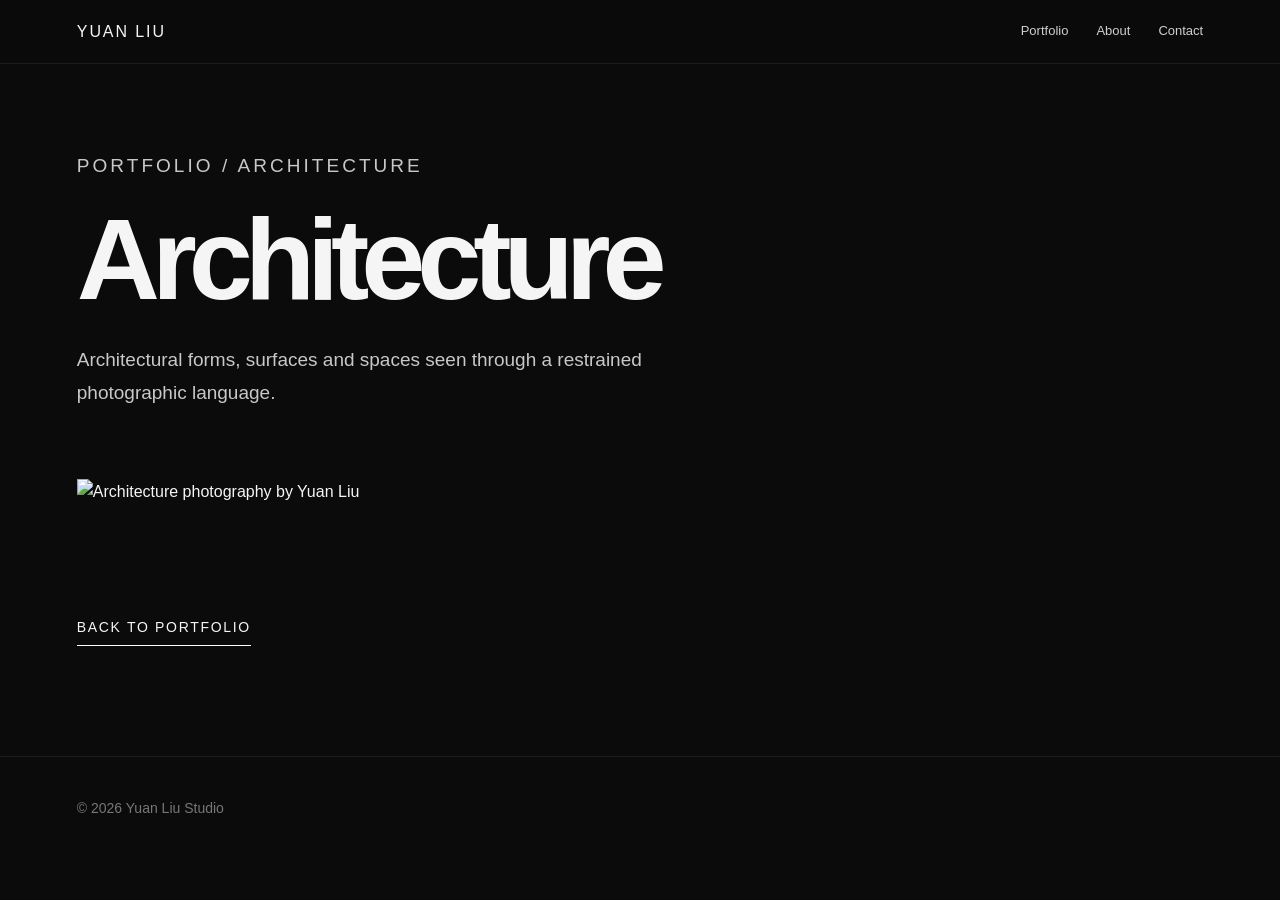
==== architecture.html @ 6cda285e "Create architecture portfolio page" ====
<!DOCTYPE html>
<html lang="en">
<head>
  <meta charset="UTF-8" />
  <meta name="viewport" content="width=device-width, initial-scale=1.0" />

  <title>Architecture — Yuan Liu Studio</title>
  <meta name="description" content="Architecture photography by Yuan Liu Studio." />

  <link rel="stylesheet" href="style.css" />
</head>

<body>
  <header class="site-header">
    <div class="logo">
      <a href="index.html">Yuan Liu</a>
    </div>
    <nav>
      <a href="index.html#portfolio">Portfolio</a>
      <a href="index.html#about">About</a>
      <a href="index.html#contact">Contact</a>
    </nav>
  </header>

  <main>
    <section class="project-hero">
      <p class="eyebrow">Portfolio / Architecture</p>
      <h1>Architecture</h1>
      <p>
        Architectural forms, surfaces and spaces seen through a restrained photographic language.
      </p>
    </section>

    <section class="project-gallery">
      <figure>
        <img src="images/architecture-01.jpg" alt="Architecture photography by Yuan Liu">
      </figure>
    </section>

    <section class="project-nav">
      <a href="index.html#portfolio">Back to Portfolio</a>
    </section>
  </main>

  <footer>
    <p>© 2026 Yuan Liu Studio</p>
  </footer>
</body>
</html>
---- style.css ----
* {
  box-sizing: border-box;
  margin: 0;
  padding: 0;
}

html {
  scroll-behavior: smooth;
}

body {
  font-family: Arial, Helvetica, sans-serif;
  background: #0b0b0b;
  color: #f5f5f5;
  line-height: 1.6;
}

a {
  color: inherit;
  text-decoration: none;
}

.site-header {
  position: fixed;
  top: 0;
  left: 0;
  width: 100%;
  height: 72px;
  padding: 0 6vw;
  display: flex;
  align-items: center;
  justify-content: space-between;
  background: rgba(11, 11, 11, 0.85);
  backdrop-filter: blur(12px);
  border-bottom: 1px solid rgba(255, 255, 255, 0.08);
  z-index: 10;
}

.logo {
  font-size: 18px;
  letter-spacing: 0.08em;
  text-transform: uppercase;
}

nav {
  display: flex;
  gap: 28px;
}

nav a {
  font-size: 14px;
  color: #cfcfcf;
  transition: color 0.2s ease;
}

nav a:hover {
  color: #ffffff;
}

.hero {
  min-height: 100vh;
  padding: 160px 6vw 80px;
  display: flex;
  flex-direction: column;
  justify-content: center;
  max-width: 1100px;
}

.eyebrow {
  font-size: 13px;
  color: #a0a0a0;
  text-transform: uppercase;
  letter-spacing: 0.16em;
  margin-bottom: 24px;
}

h1 {
  font-size: clamp(48px, 8vw, 110px);
  line-height: 0.95;
  letter-spacing: -0.06em;
  max-width: 950px;
  margin-bottom: 32px;
}

.hero-text {
  max-width: 560px;
  font-size: 18px;
  color: #c8c8c8;
  margin-bottom: 40px;
}

.button {
  width: fit-content;
  padding: 14px 22px;
  border: 1px solid #ffffff;
  font-size: 14px;
  text-transform: uppercase;
  letter-spacing: 0.12em;
  transition: all 0.2s ease;
}

.button:hover {
  background: #ffffff;
  color: #0b0b0b;
}

.section {
  padding: 120px 6vw;
  border-top: 1px solid rgba(255, 255, 255, 0.08);
}

.section-title {
  margin-bottom: 48px;
}

.section-title p {
  color: #999999;
  font-size: 13px;
  text-transform: uppercase;
  letter-spacing: 0.16em;
  margin-bottom: 10px;
}

h2 {
  font-size: clamp(36px, 5vw, 72px);
  line-height: 1;
  letter-spacing: -0.04em;
}

.grid {
  display: grid;
  grid-template-columns: repeat(3, 1fr);
  gap: 28px;
}

.card {
  border: 1px solid rgba(255, 255, 255, 0.1);
  padding: 18px;
  background: #111111;
}

.image-placeholder {
  aspect-ratio: 4 / 5;
  background: linear-gradient(135deg, #1c1c1c, #3a3a3a);
  margin-bottom: 22px;
}
.portfolio-image {
  width: 100% !important;
  height: auto !important;
  aspect-ratio: auto !important;
  object-fit: contain !important;
  display: block !important;
  margin-bottom: 22px !important;
  filter: none !important;
}

.card h3 {
  font-size: 22px;
  margin-bottom: 10px;
}

.card p {
  color: #b8b8b8;
  font-size: 15px;
}

.about p,
.contact p {
  max-width: 720px;
  font-size: 20px;
  color: #c8c8c8;
}

.contact a {
  display: inline-block;
  margin-top: 24px;
  font-size: 22px;
  border-bottom: 1px solid #ffffff;
}

footer {
  padding: 40px 6vw;
  color: #777777;
  font-size: 14px;
  border-top: 1px solid rgba(255, 255, 255, 0.08);
}

@media (max-width: 800px) {
  .site-header {
    height: auto;
    padding: 22px 6vw;
    flex-direction: column;
    align-items: flex-start;
    gap: 16px;
  }

  nav {
    gap: 18px;
  }

  .hero {
    padding-top: 180px;
  }

  .grid {
    grid-template-columns: 1fr;
  }

  h1 {
    font-size: 52px;
  }
}
/* Portfolio refinement */

.grid {
  display: grid;
  grid-template-columns: repeat(3, minmax(0, 1fr));
  gap: clamp(32px, 4vw, 64px);
  align-items: start;
}

.card {
  border: none !important;
  background: transparent !important;
  padding: 0 !important;
}

.portfolio-image {
  width: 100% !important;
  height: auto !important;
  aspect-ratio: auto !important;
  object-fit: contain !important;
  display: block !important;
  margin-bottom: 26px !important;
  filter: none !important;
  background: #111111;
}

.card h3 {
  font-size: 22px;
  line-height: 1.1;
  margin-bottom: 14px;
  font-weight: 600;
  letter-spacing: -0.02em;
}

.card p {
  max-width: 360px;
  color: #b8b8b8;
  font-size: 15px;
  line-height: 1.7;
}

.card:hover .portfolio-image {
  opacity: 0.92;
  transition: opacity 0.25s ease;
}

@media (max-width: 900px) {
  .grid {
    grid-template-columns: 1fr;
    gap: 72px;
  }

  .card p {
    max-width: 100%;
  }
}
/* Hero refinement */

.hero {
  max-width: none !important;
  min-height: 100vh;
  padding: 150px 6vw 90px !important;
  display: grid !important;
  grid-template-columns: 0.9fr 1.1fr;
  gap: clamp(40px, 6vw, 96px);
  align-items: center;
}

.hero-copy {
  max-width: 760px;
}

.hero-visual {
  margin: 0;
}

.hero-visual img {
  width: 100%;
  height: auto;
  display: block;
}

@media (max-width: 900px) {
  .hero {
    grid-template-columns: 1fr;
    padding-top: 180px !important;
  }

  .hero-visual {
    order: -1;
  }
}
/* Hero correction: quieter and cleaner */

.hero {
  min-height: auto !important;
  padding: 140px 6vw 110px !important;
  display: grid !important;
  grid-template-columns: 1fr 0.82fr !important;
  gap: clamp(48px, 7vw, 120px) !important;
  align-items: start !important;
}

.hero-copy {
  max-width: 760px !important;
  position: relative;
  z-index: 2;
}

.hero h1 {
  font-size: clamp(56px, 6.8vw, 92px) !important;
  line-height: 0.95 !important;
  letter-spacing: -0.06em !important;
  margin-bottom: 34px !important;
}

.hero-text {
  max-width: 620px !important;
  margin-bottom: 38px !important;
}

.button {
  position: relative;
  z-index: 3;
}

.hero-visual {
  margin: 20px 0 0 0 !important;
  max-width: 520px !important;
  justify-self: end !important;
}

.hero-visual img {
  width: 100% !important;
  height: auto !important;
  display: block !important;
}

@media (max-width: 900px) {
  .hero {
    grid-template-columns: 1fr !important;
    padding: 130px 6vw 80px !important;
  }

  .hero h1 {
    font-size: clamp(46px, 13vw, 72px) !important;
  }

  .hero-visual {
    max-width: 100% !important;
    justify-self: start !important;
    margin-top: 48px !important;
  }
}
/* Final hero typography refinement */

.hero h1 {
  font-size: clamp(52px, 6vw, 82px) !important;
  line-height: 0.98 !important;
  letter-spacing: -0.055em !important;
  max-width: 720px !important;
}

.hero-text {
  font-size: 17px !important;
  line-height: 1.7 !important;
  color: #c9c9c9 !important;
  max-width: 560px !important;
}

.eyebrow {
  color: #9a9a9a !important;
}

.site-header {
  height: 64px !important;
}

.logo {
  font-size: 16px !important;
  letter-spacing: 0.12em !important;
}

nav a {
  font-size: 13px !important;
}
/* Hero version: larger image, stronger visual presence */

.hero {
  min-height: calc(100vh - 64px) !important;
  padding: 125px 5.5vw 105px !important;
  display: grid !important;
  grid-template-columns: minmax(360px, 0.78fr) minmax(560px, 1.22fr) !important;
  gap: clamp(56px, 7vw, 130px) !important;
  align-items: center !important;
}

.hero-copy {
  max-width: 700px !important;
  position: relative;
  z-index: 2;
}

.hero h1 {
  font-size: clamp(58px, 6.4vw, 94px) !important;
  line-height: 0.96 !important;
  letter-spacing: -0.06em !important;
  max-width: 700px !important;
  margin-bottom: 34px !important;
}

.hero-text {
  font-size: 17px !important;
  line-height: 1.7 !important;
  color: #c9c9c9 !important;
  max-width: 560px !important;
  margin-bottom: 38px !important;
}

.hero-visual {
  margin: 0 !important;
  width: 100% !important;
  max-width: 820px !important;
  justify-self: end !important;
}

.hero-visual img {
  width: 100% !important;
  height: auto !important;
  display: block !important;
}

.button {
  position: relative;
  z-index: 3;
}

@media (max-width: 1050px) {
  .hero {
    grid-template-columns: 1fr !important;
    padding: 120px 6vw 85px !important;
    min-height: auto !important;
  }

  .hero h1 {
    font-size: clamp(48px, 12vw, 76px) !important;
    max-width: 760px !important;
  }

  .hero-visual {
    max-width: 100% !important;
    justify-self: start !important;
    margin-top: 48px !important;
  }
}
/* Mobile refinement */

@media (max-width: 700px) {
  .site-header {
    height: auto !important;
    padding: 20px 6vw !important;
    flex-direction: column !important;
    align-items: flex-start !important;
    gap: 16px !important;
  }

  nav {
    gap: 20px !important;
    flex-wrap: wrap !important;
  }

  nav a {
    font-size: 13px !important;
  }

  .hero {
    padding: 130px 6vw 72px !important;
    gap: 42px !important;
  }

  .hero h1 {
    font-size: clamp(44px, 15vw, 64px) !important;
    line-height: 0.98 !important;
    letter-spacing: -0.055em !important;
  }

  .hero-text {
    font-size: 16px !important;
    line-height: 1.7 !important;
  }

  .hero-visual {
    margin-top: 20px !important;
  }

  .section {
    padding: 82px 6vw !important;
  }

  h2 {
    font-size: clamp(38px, 13vw, 58px) !important;
  }

  .grid {
    grid-template-columns: 1fr !important;
    gap: 64px !important;
  }

  .card p {
    font-size: 15px !important;
    line-height: 1.7 !important;
  }
}
/* Contact links */

.contact-links {
  display: flex;
  flex-direction: column;
  align-items: flex-start;
  gap: 14px;
  margin-top: 24px;
}

.contact-links a {
  font-size: 22px;
  border-bottom: 1px solid #ffffff;
  width: fit-content;
}

.contact-links a:hover {
  opacity: 0.7;
}

@media (max-width: 700px) {
  .contact-links a {
    font-size: 18px;
  }
}
/* Refined contact section */

.contact-links {
  display: grid !important;
  grid-template-columns: 1fr !important;
  gap: 0 !important;
  max-width: 720px !important;
  margin-top: 36px !important;
}

.contact-link {
  display: flex !important;
  align-items: center !important;
  justify-content: space-between !important;
  gap: 32px !important;
  padding: 20px 0 !important;
  border-bottom: 1px solid rgba(255, 255, 255, 0.22) !important;
  text-decoration: none !important;
  font-size: 18px !important;
  line-height: 1.4 !important;
}

.contact-link:first-child {
  border-top: 1px solid rgba(255, 255, 255, 0.22) !important;
}

.contact-link span {
  color: #8f8f8f !important;
  font-size: 12px !important;
  letter-spacing: 0.16em !important;
  text-transform: uppercase !important;
  min-width: 120px !important;
}

.contact-link strong {
  color: #f5f5f5 !important;
  font-size: clamp(18px, 2vw, 24px) !important;
  font-weight: 400 !important;
  text-align: right !important;
}

.contact-link:hover strong {
  opacity: 0.7 !important;
}

@media (max-width: 700px) {
  .contact-link {
    align-items: flex-start !important;
    flex-direction: column !important;
    gap: 8px !important;
    padding: 18px 0 !important;
  }

  .contact-link strong {
    text-align: left !important;
    font-size: 18px !important;
  }
}
/* Refined about section */

.about-layout {
  display: grid !important;
  grid-template-columns: 1.2fr 0.8fr !important;
  gap: clamp(48px, 7vw, 120px) !important;
  align-items: start !important;
  max-width: 1180px !important;
}

.about-main {
  max-width: 760px !important;
}

.about-main p {
  font-size: clamp(22px, 2.4vw, 34px) !important;
  line-height: 1.35 !important;
  letter-spacing: -0.035em !important;
  color: #f1f1f1 !important;
  margin-bottom: 30px !important;
}

.about-details {
  border-top: 1px solid rgba(255, 255, 255, 0.22) !important;
}

.about-details div {
  padding: 22px 0 !important;
  border-bottom: 1px solid rgba(255, 255, 255, 0.16) !important;
}

.about-details span {
  display: block !important;
  color: #8f8f8f !important;
  font-size: 12px !important;
  letter-spacing: 0.16em !important;
  text-transform: uppercase !important;
  margin-bottom: 8px !important;
}

.about-details strong {
  display: block !important;
  color: #f5f5f5 !important;
  font-size: 17px !important;
  font-weight: 400 !important;
  line-height: 1.5 !important;
}

@media (max-width: 900px) {
  .about-layout {
    grid-template-columns: 1fr !important;
    gap: 48px !important;
  }

  .about-main p {
    font-size: 22px !important;
    line-height: 1.45 !important;
  }
}
/* Final contact refinement */

.contact p {
  max-width: 680px !important;
  font-size: 20px !important;
  color: #c8c8c8 !important;
}

.contact-links {
  display: grid !important;
  grid-template-columns: 1fr !important;
  gap: 0 !important;
  max-width: 760px !important;
  margin-top: 42px !important;
}

.contact-link {
  display: grid !important;
  grid-template-columns: 160px 1fr !important;
  align-items: center !important;
  gap: 32px !important;
  padding: 24px 0 !important;
  border-top: none !important;
  border-bottom: 1px solid rgba(255, 255, 255, 0.22) !important;
  text-decoration: none !important;
}

.contact-link:first-child {
  border-top: 1px solid rgba(255, 255, 255, 0.22) !important;
}

.contact-link span {
  color: #8f8f8f !important;
  font-size: 12px !important;
  letter-spacing: 0.16em !important;
  text-transform: uppercase !important;
}

.contact-link strong {
  color: #f5f5f5 !important;
  font-size: clamp(18px, 2.1vw, 26px) !important;
  font-weight: 400 !important;
  line-height: 1.35 !important;
  text-align: left !important;
}

.contact-link:hover strong {
  opacity: 0.68 !important;
}

@media (max-width: 700px) {
  .contact-links {
    margin-top: 32px !important;
  }

  .contact-link {
    grid-template-columns: 1fr !important;
    gap: 8px !important;
    padding: 20px 0 !important;
  }

  .contact-link strong {
    font-size: 18px !important;
    word-break: break-word !important;
  }
}
/* Final about refinement */

.about-layout {
  display: grid !important;
  grid-template-columns: 1.15fr 0.85fr !important;
  gap: clamp(56px, 8vw, 130px) !important;
  align-items: start !important;
  max-width: 1200px !important;
}

.about-main {
  max-width: 760px !important;
}

.about-main p {
  font-size: clamp(21px, 2.1vw, 30px) !important;
  line-height: 1.45 !important;
  letter-spacing: -0.035em !important;
  color: #f1f1f1 !important;
  margin-bottom: 34px !important;
}

.about-details {
  border-top: 1px solid rgba(255, 255, 255, 0.22) !important;
}

.about-details div {
  padding: 22px 0 !important;
  border-bottom: 1px solid rgba(255, 255, 255, 0.16) !important;
}

.about-details span {
  display: block !important;
  color: #8f8f8f !important;
  font-size: 12px !important;
  letter-spacing: 0.16em !important;
  text-transform: uppercase !important;
  margin-bottom: 8px !important;
}

.about-details strong {
  display: block !important;
  color: #f5f5f5 !important;
  font-size: 17px !important;
  font-weight: 400 !important;
  line-height: 1.5 !important;
}

@media (max-width: 900px) {
  .about-layout {
    grid-template-columns: 1fr !important;
    gap: 52px !important;
  }

  .about-main p {
    font-size: 21px !important;
    line-height: 1.5 !important;
  }
}
/* Smaller and quieter about typography */

.about-refined .section-title h2 {
  font-size: clamp(48px, 5.2vw, 76px) !important;
  line-height: 1 !important;
}

.about-main {
  max-width: 700px !important;
}

.about-main p {
  font-size: clamp(18px, 1.65vw, 24px) !important;
  line-height: 1.58 !important;
  letter-spacing: -0.025em !important;
  color: #eeeeee !important;
  margin-bottom: 26px !important;
}

.about-layout {
  display: grid !important;
  grid-template-columns: 1.1fr 0.9fr !important;
  gap: clamp(56px, 8vw, 130px) !important;
  align-items: start !important;
  max-width: 1180px !important;
}

.about-details strong {
  font-size: 16px !important;
  line-height: 1.5 !important;
}

@media (max-width: 900px) {
  .about-main p {
    font-size: 18px !important;
    line-height: 1.6 !important;
  }

  .about-refined .section-title h2 {
    font-size: clamp(42px, 13vw, 60px) !important;
  }
}
/* Final mobile refinement */

@media (max-width: 700px) {
  body {
    overflow-x: hidden !important;
  }

  .site-header {
    height: auto !important;
    padding: 18px 6vw !important;
    flex-direction: column !important;
    align-items: flex-start !important;
    gap: 14px !important;
  }

  .logo {
    font-size: 15px !important;
    letter-spacing: 0.12em !important;
  }

  nav {
    gap: 18px !important;
    flex-wrap: wrap !important;
  }

  nav a {
    font-size: 13px !important;
  }

  .hero {
    grid-template-columns: 1fr !important;
    padding: 130px 6vw 76px !important;
    gap: 44px !important;
    min-height: auto !important;
  }

  .hero h1 {
    font-size: clamp(42px, 14vw, 62px) !important;
    line-height: 0.98 !important;
    letter-spacing: -0.055em !important;
    max-width: 100% !important;
  }

  .hero-text {
    font-size: 16px !important;
    line-height: 1.7 !important;
    max-width: 100% !important;
  }

  .button {
    font-size: 12px !important;
    padding: 13px 18px !important;
  }

  .hero-visual {
    max-width: 100% !important;
    margin-top: 10px !important;
  }

  .section {
    padding: 78px 6vw !important;
  }

  .section-title {
    margin-bottom: 36px !important;
  }

  .section-title p {
    font-size: 12px !important;
  }

  h2 {
    font-size: clamp(40px, 13vw, 58px) !important;
    line-height: 1 !important;
  }

  .grid {
    grid-template-columns: 1fr !important;
    gap: 64px !important;
  }

  .card h3 {
    font-size: 22px !important;
  }

  .card p {
    font-size: 15px !important;
    line-height: 1.7 !important;
  }

  .about-layout {
    grid-template-columns: 1fr !important;
    gap: 48px !important;
  }

  .about-main p {
    font-size: 18px !important;
    line-height: 1.6 !important;
    letter-spacing: -0.015em !important;
  }

  .about-details strong {
    font-size: 15px !important;
  }

  .contact p {
    font-size: 17px !important;
    line-height: 1.6 !important;
  }

  .contact-link {
    grid-template-columns: 1fr !important;
    gap: 8px !important;
    padding: 20px 0 !important;
  }

  .contact-link strong {
    font-size: 18px !important;
    word-break: break-word !important;
  }

  footer {
    padding: 34px 6vw !important;
    font-size: 13px !important;
  }
}
/* Project pages */

.project-hero {
  padding: 150px 6vw 70px !important;
  max-width: 980px !important;
}

.project-hero h1 {
  font-size: clamp(64px, 9vw, 130px) !important;
  line-height: 0.92 !important;
  letter-spacing: -0.07em !important;
  margin-bottom: 32px !important;
}

.project-hero p {
  max-width: 620px !important;
  font-size: 19px !important;
  line-height: 1.7 !important;
  color: #c8c8c8 !important;
}

.project-gallery {
  padding: 0 6vw 110px !important;
}

.project-gallery figure {
  margin: 0 !important;
  max-width: 1200px !important;
}

.project-gallery img {
  width: 100% !important;
  height: auto !important;
  display: block !important;
}

.project-nav {
  padding: 0 6vw 110px !important;
}

.project-nav a {
  display: inline-block !important;
  font-size: 14px !important;
  letter-spacing: 0.12em !important;
  text-transform: uppercase !important;
  border-bottom: 1px solid #ffffff !important;
  padding-bottom: 6px !important;
}

@media (max-width: 700px) {
  .project-hero {
    padding: 130px 6vw 56px !important;
  }

  .project-hero h1 {
    font-size: clamp(54px, 18vw, 86px) !important;
  }

  .project-hero p {
    font-size: 17px !important;
  }

  .project-gallery {
    padding-bottom: 82px !important;
  }
}
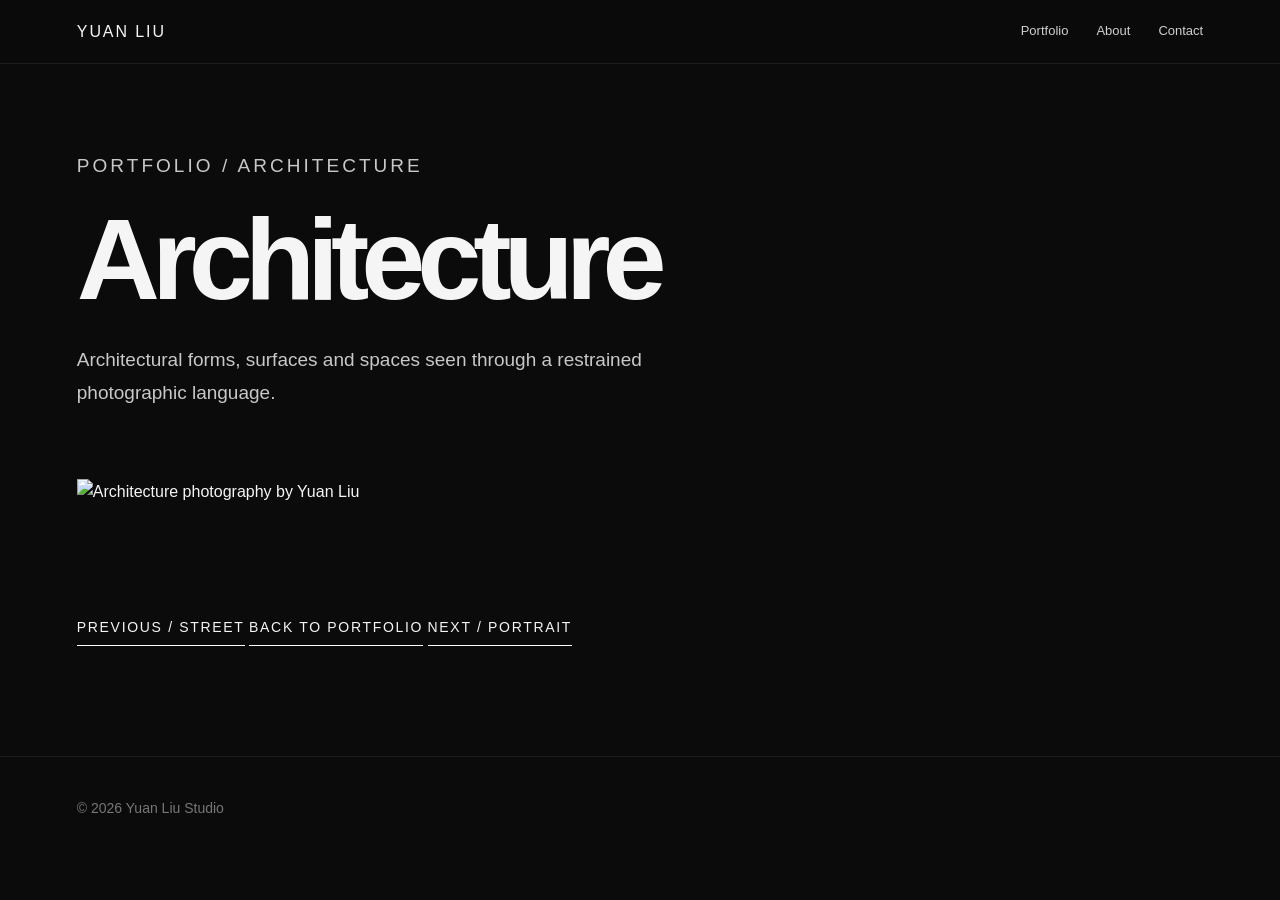
==== commit 9df115c2: "Add project navigation to architecture page" ====
--- a/architecture.html
+++ b/architecture.html
@@ -37,9 +37,11 @@
       </figure>
     </section>
 
-    <section class="project-nav">
-      <a href="index.html#portfolio">Back to Portfolio</a>
-    </section>
+    <section class="project-nav project-nav-grid">
+  <a href="street.html">Previous / Street</a>
+  <a href="index.html#portfolio">Back to Portfolio</a>
+  <a href="portrait.html">Next / Portrait</a>
+</section>
   </main>
 
   <footer>
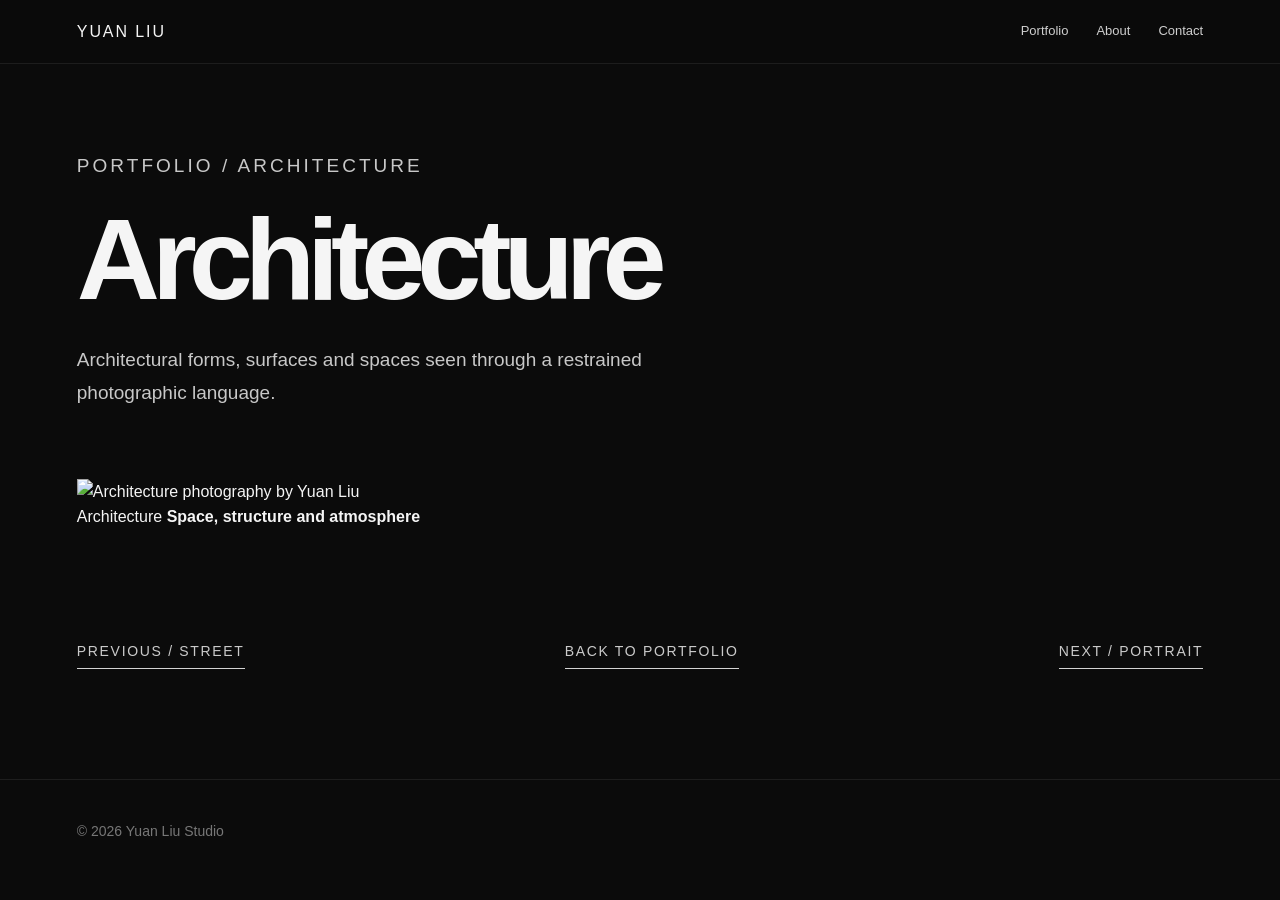
==== commit 5bb24cdf: "Add caption to architecture project image Updated the project gallery section to include a figure wi" ====
--- a/architecture.html
+++ b/architecture.html
@@ -31,11 +31,15 @@
       </p>
     </section>
 
-    <section class="project-gallery">
-      <figure>
-        <img src="images/architecture-01.jpg" alt="Architecture photography by Yuan Liu">
-      </figure>
-    </section>
+   <section class="project-gallery">
+  <figure class="project-image-block">
+    <img src="images/architecture-01.jpg" alt="Architecture photography by Yuan Liu">
+    <figcaption>
+      <span>Architecture</span>
+      <strong>Space, structure and atmosphere</strong>
+    </figcaption>
+  </figure>
+</section>
 
     <section class="project-nav project-nav-grid">
   <a href="street.html">Previous / Street</a>
--- a/style.css
+++ b/style.css
@@ -1024,3 +1024,44 @@
     padding-bottom: 82px !important;
   }
 }
+/* Clickable portfolio cards */
+
+.portfolio-card-link {
+  display: block !important;
+  color: inherit !important;
+  text-decoration: none !important;
+}
+
+.portfolio-card-link:hover .portfolio-image {
+  opacity: 0.82 !important;
+}
+
+.portfolio-card-link:hover h3 {
+  opacity: 0.72 !important;
+}
+/* Project navigation refinement */
+
+.project-nav-grid {
+  display: flex !important;
+  align-items: center !important;
+  justify-content: space-between !important;
+  gap: 24px !important;
+  flex-wrap: wrap !important;
+}
+
+.project-nav-grid a {
+  color: #f5f5f5 !important;
+  opacity: 0.82 !important;
+}
+
+.project-nav-grid a:hover {
+  opacity: 1 !important;
+}
+
+@media (max-width: 700px) {
+  .project-nav-grid {
+    flex-direction: column !important;
+    align-items: flex-start !important;
+    gap: 18px !important;
+  }
+}
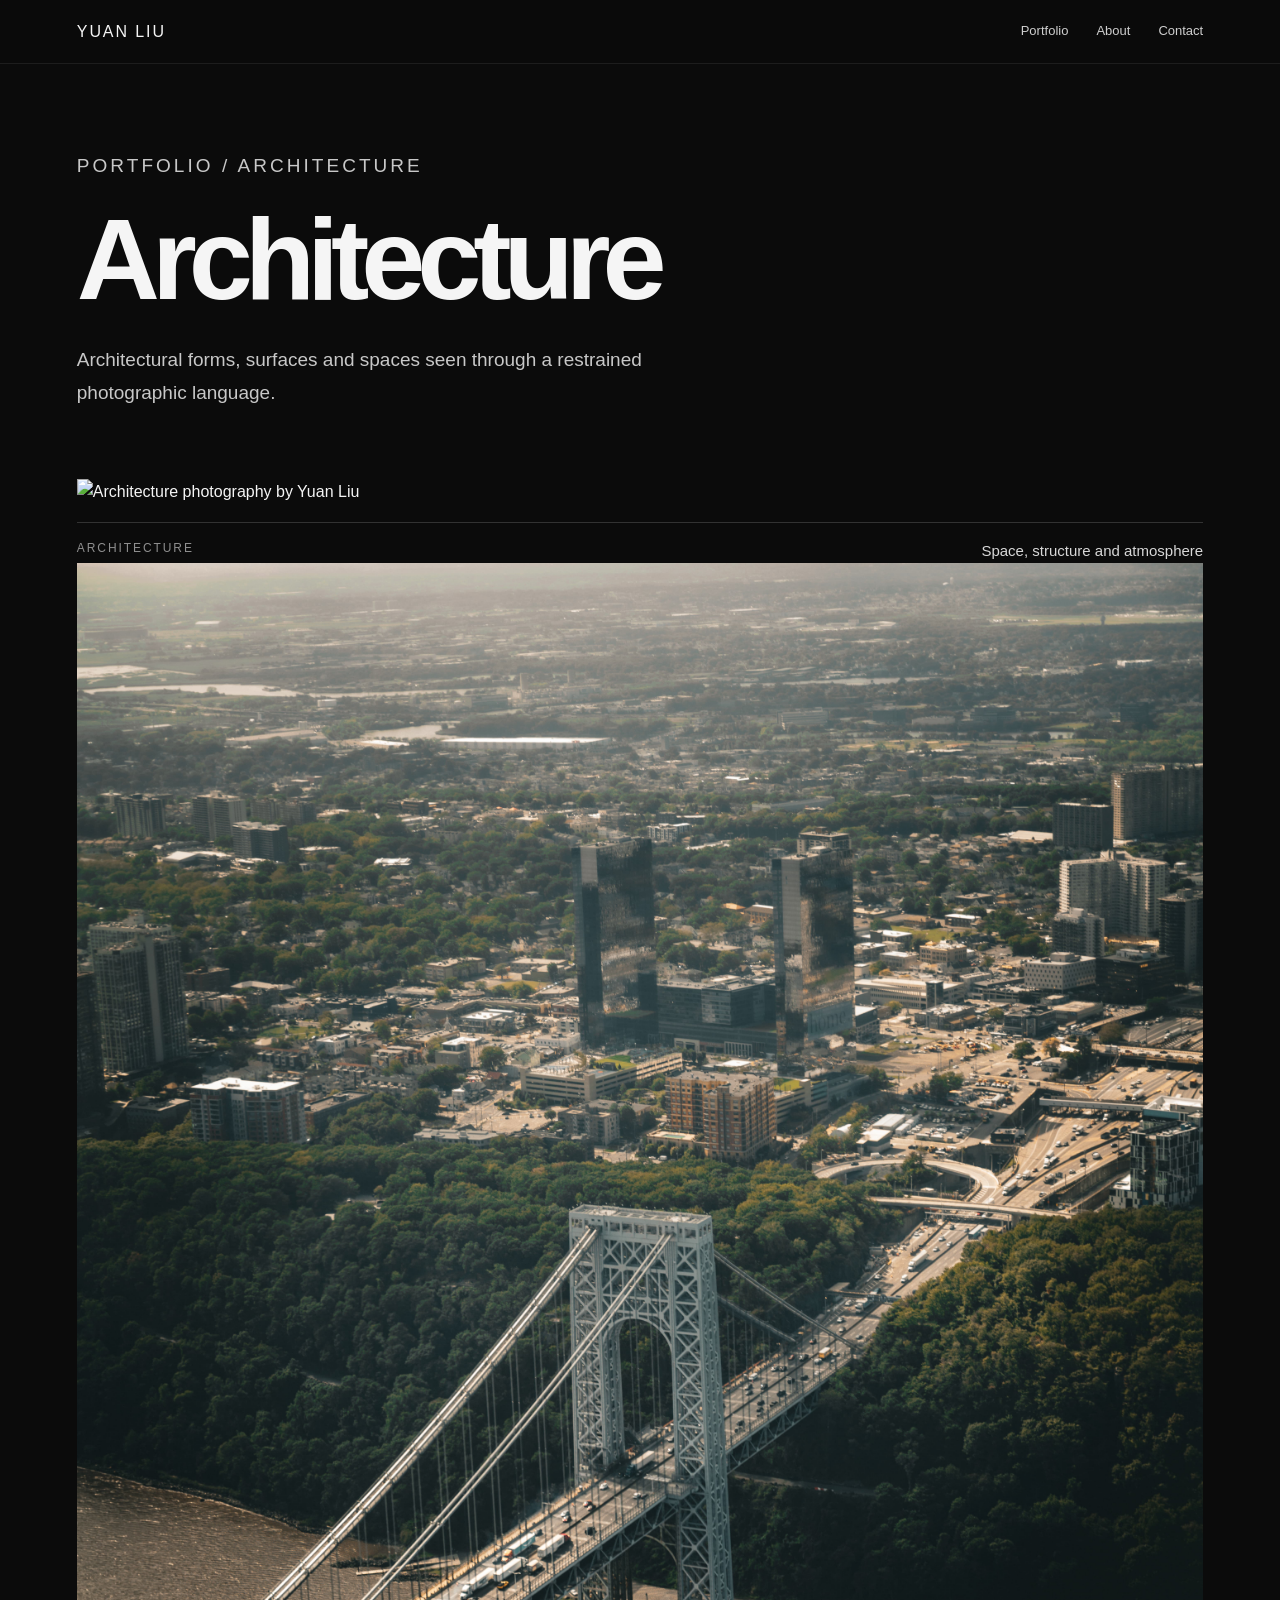
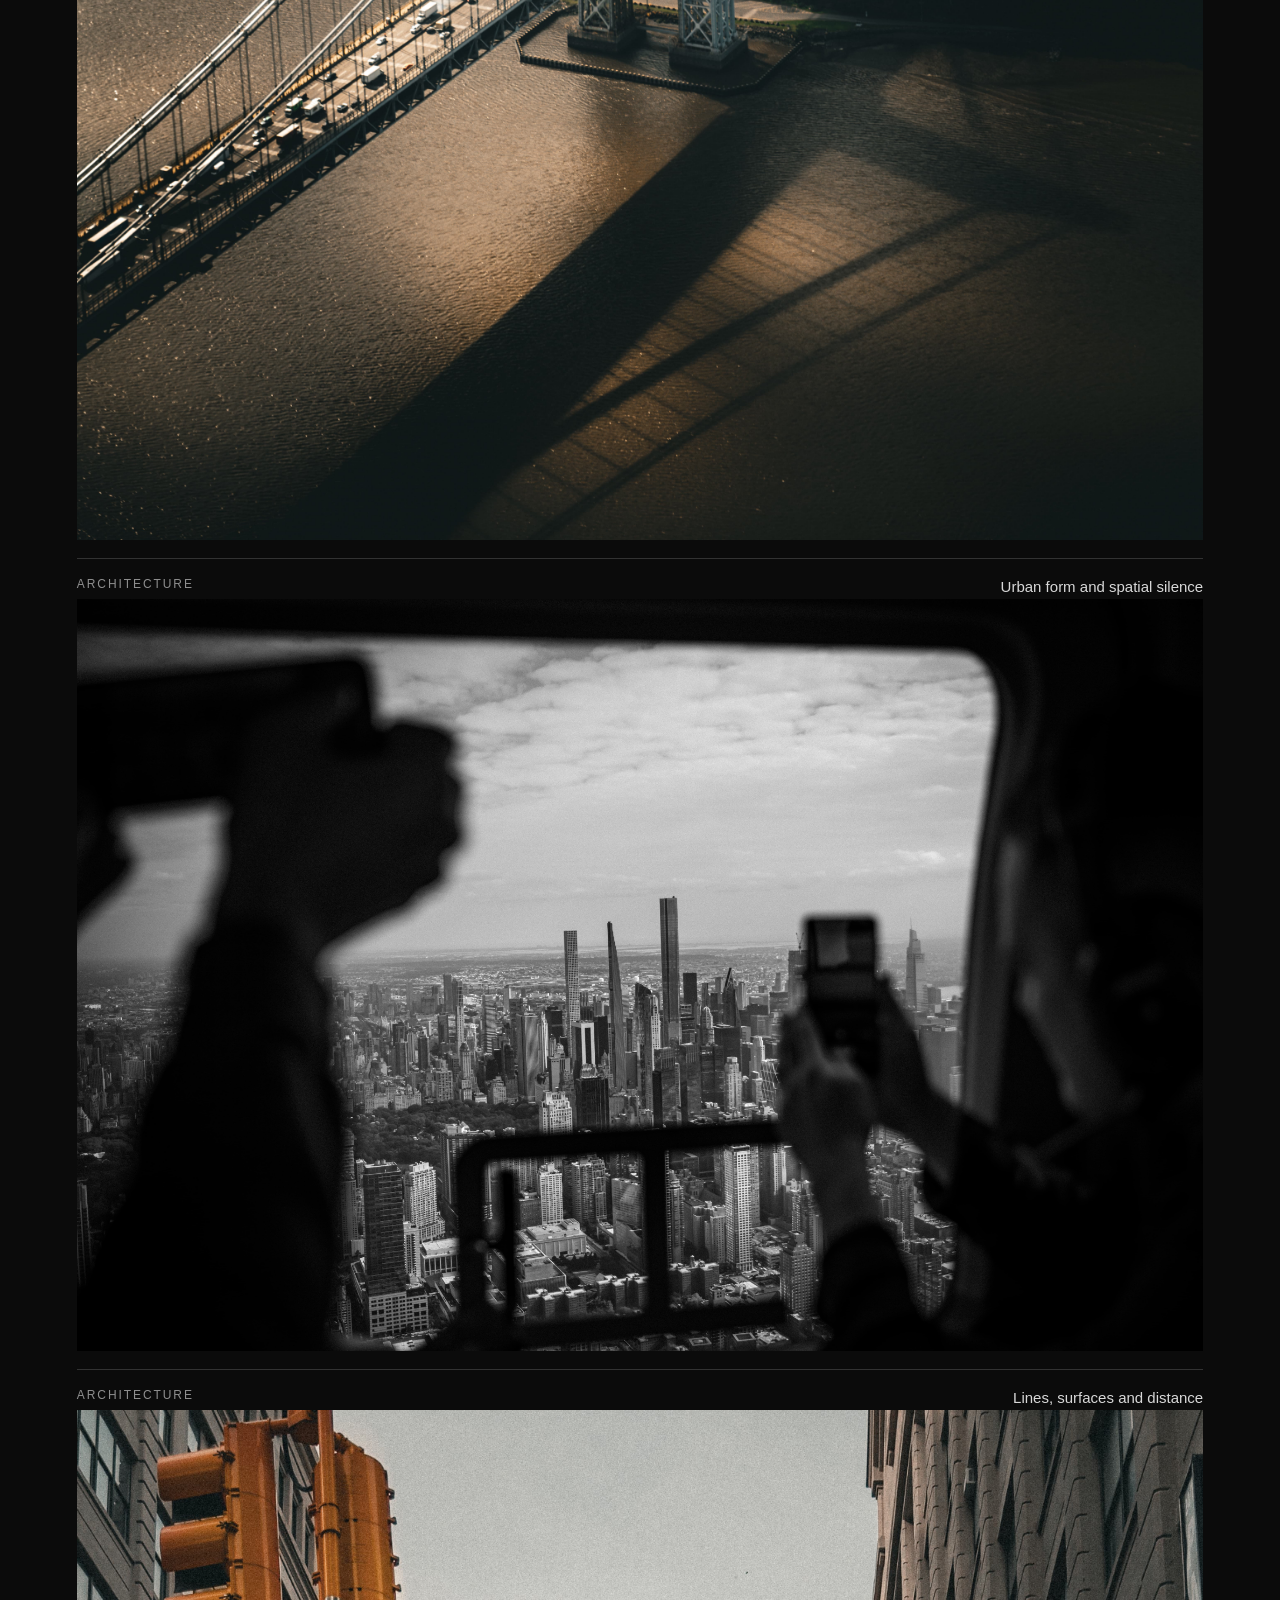
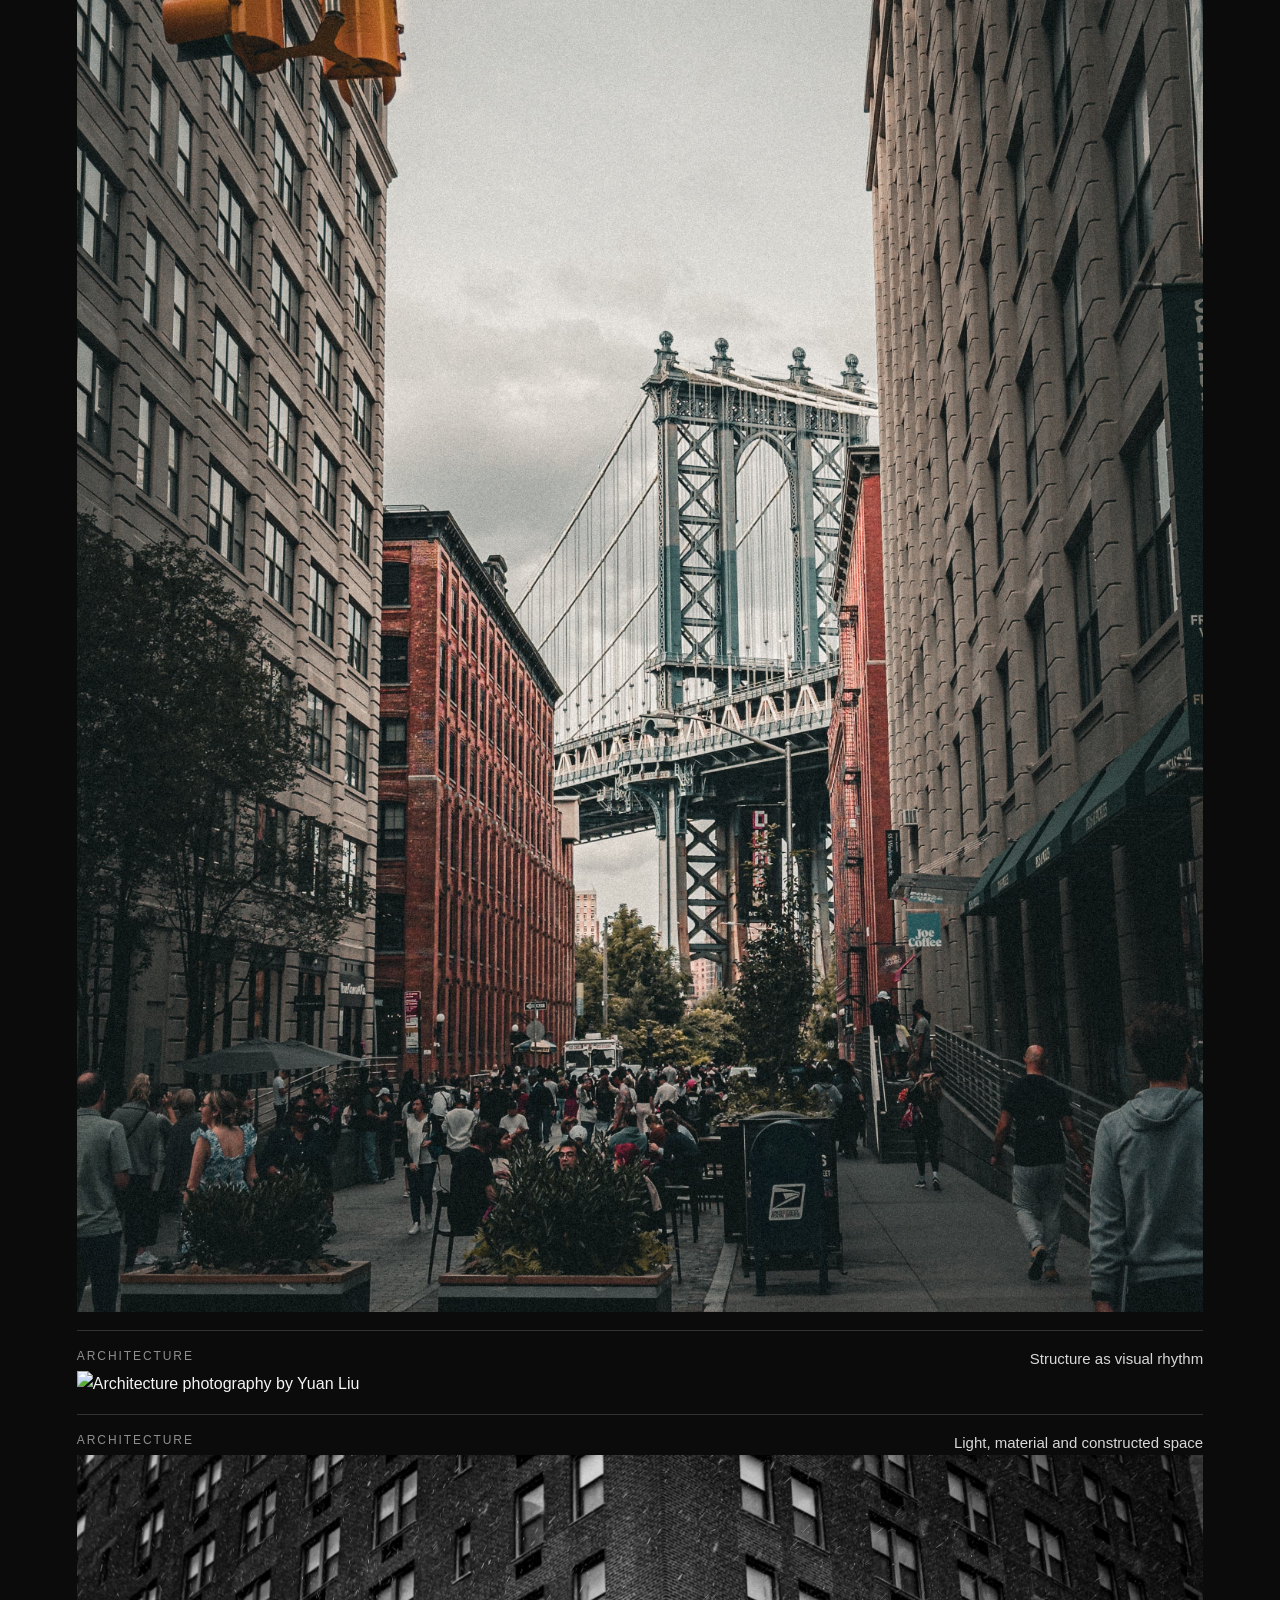
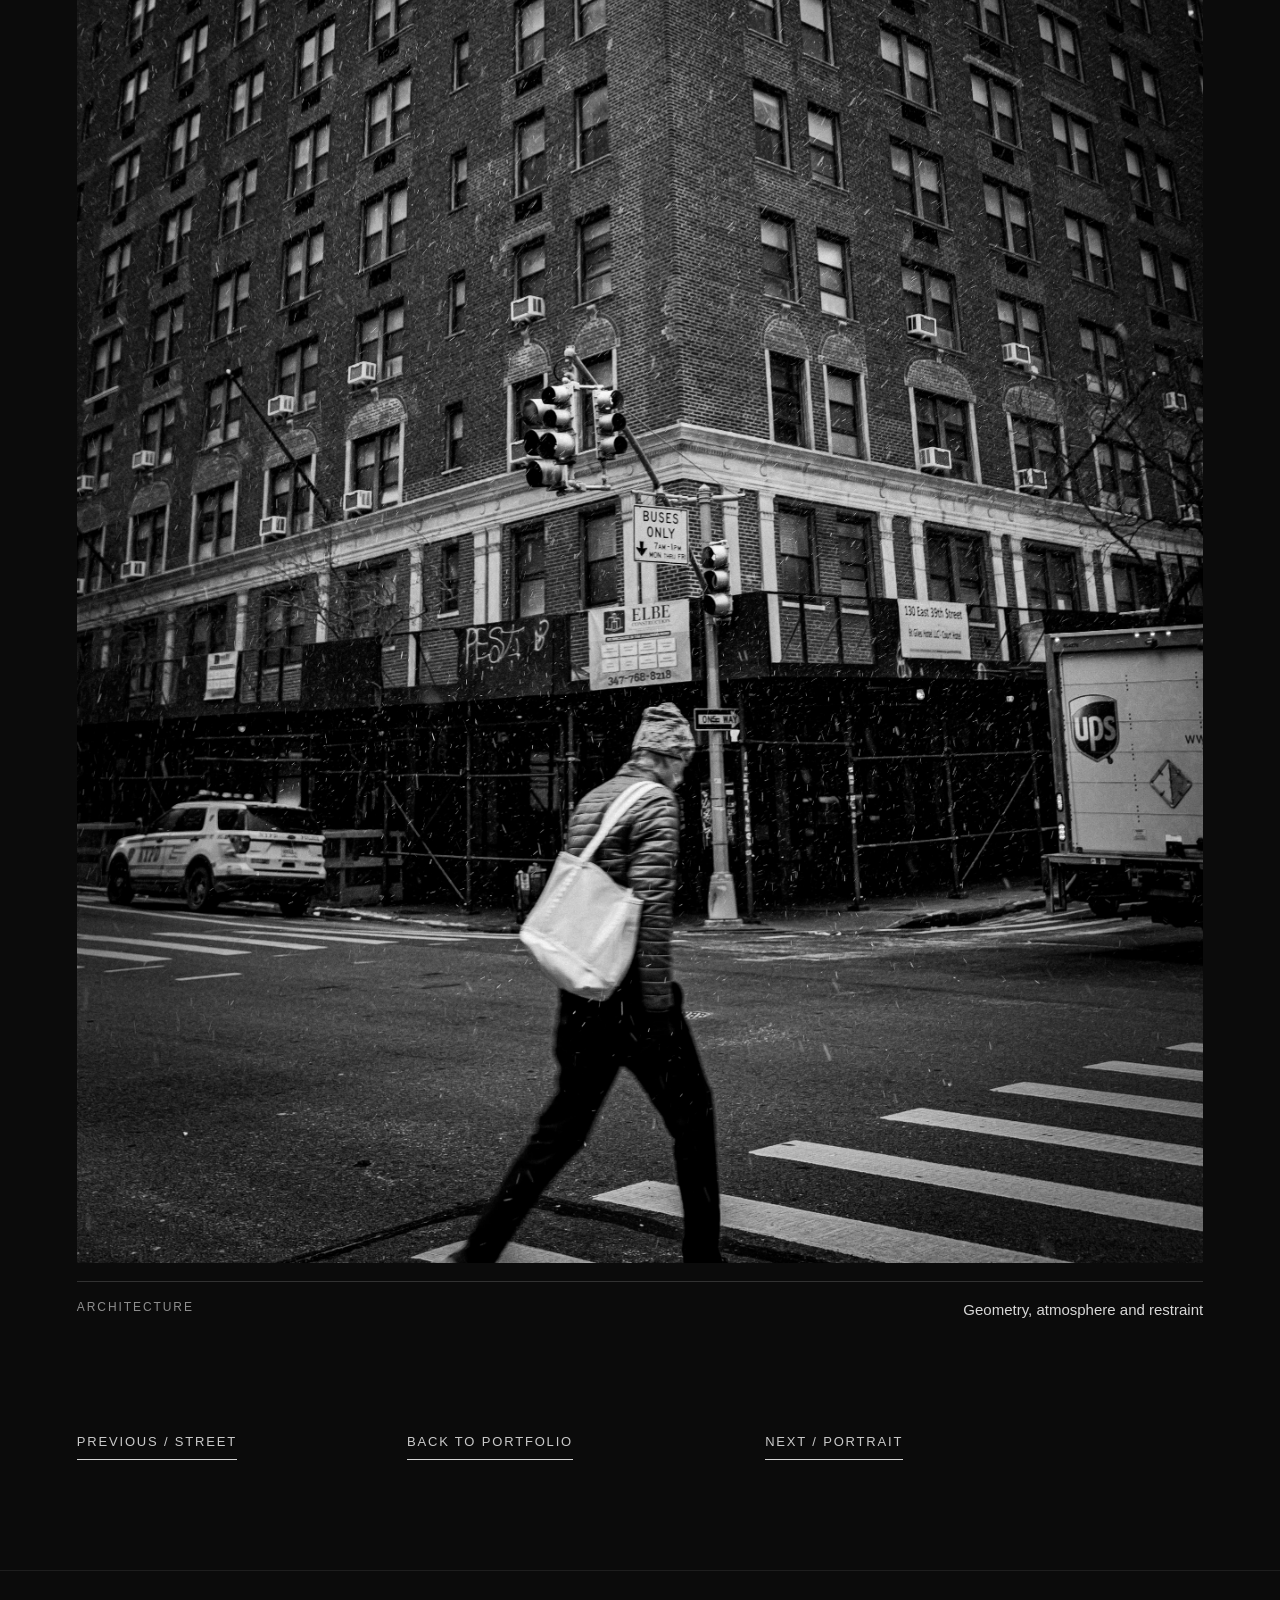
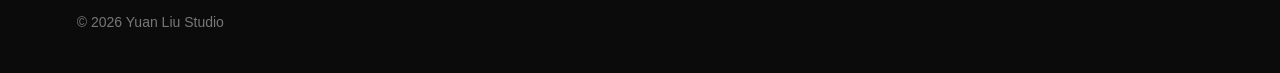
==== commit 36c4d528: "Expand architecture gallery Added multiple project image blocks to the architecture gallery section," ====
--- a/architecture.html
+++ b/architecture.html
@@ -31,12 +31,52 @@
       </p>
     </section>
 
-   <section class="project-gallery">
+ <section class="project-gallery project-gallery-series">
   <figure class="project-image-block">
     <img src="images/architecture-01.jpg" alt="Architecture photography by Yuan Liu">
     <figcaption>
       <span>Architecture</span>
       <strong>Space, structure and atmosphere</strong>
+    </figcaption>
+  </figure>
+
+  <figure class="project-image-block">
+    <img src="images/architecture-02.jpg" alt="Architecture photography by Yuan Liu">
+    <figcaption>
+      <span>Architecture</span>
+      <strong>Urban form and spatial silence</strong>
+    </figcaption>
+  </figure>
+
+  <figure class="project-image-block">
+    <img src="images/architecture-03.jpg" alt="Architecture photography by Yuan Liu">
+    <figcaption>
+      <span>Architecture</span>
+      <strong>Lines, surfaces and distance</strong>
+    </figcaption>
+  </figure>
+
+  <figure class="project-image-block">
+    <img src="images/architecture-04.jpg" alt="Architecture photography by Yuan Liu">
+    <figcaption>
+      <span>Architecture</span>
+      <strong>Structure as visual rhythm</strong>
+    </figcaption>
+  </figure>
+
+  <figure class="project-image-block">
+    <img src="images/architecture-05.jpg" alt="Architecture photography by Yuan Liu">
+    <figcaption>
+      <span>Architecture</span>
+      <strong>Light, material and constructed space</strong>
+    </figcaption>
+  </figure>
+
+  <figure class="project-image-block">
+    <img src="images/architecture-06.jpg" alt="Architecture photography by Yuan Liu">
+    <figcaption>
+      <span>Architecture</span>
+      <strong>Geometry, atmosphere and restraint</strong>
     </figcaption>
   </figure>
 </section>
--- a/style.css
+++ b/style.css
@@ -1065,3 +1065,83 @@
     gap: 18px !important;
   }
 }
+/* More spacious project navigation */
+
+.project-nav-grid {
+  display: grid !important;
+  grid-template-columns: repeat(3, 1fr) !important;
+  gap: 32px !important;
+  align-items: center !important;
+  max-width: 980px !important;
+}
+
+.project-nav-grid a {
+  width: fit-content !important;
+  font-size: 13px !important;
+  letter-spacing: 0.14em !important;
+  white-space: nowrap !important;
+}
+
+.project-nav-grid a:nth-child(1) {
+  justify-self: start !important;
+}
+
+.project-nav-grid a:nth-child(2) {
+  justify-self: center !important;
+}
+
+.project-nav-grid a:nth-child(3) {
+  justify-self: end !important;
+}
+
+@media (max-width: 700px) {
+  .project-nav-grid {
+    grid-template-columns: 1fr !important;
+    gap: 22px !important;
+  }
+
+  .project-nav-grid a {
+    justify-self: start !important;
+    white-space: normal !important;
+  }
+}
+/* Project image captions */
+
+.project-image-block {
+  margin: 0 !important;
+}
+
+.project-image-block figcaption {
+  display: flex !important;
+  justify-content: space-between !important;
+  gap: 32px !important;
+  margin-top: 18px !important;
+  padding-top: 16px !important;
+  border-top: 1px solid rgba(255, 255, 255, 0.16) !important;
+  color: #b8b8b8 !important;
+}
+
+.project-image-block figcaption span {
+  font-size: 12px !important;
+  letter-spacing: 0.16em !important;
+  text-transform: uppercase !important;
+  color: #8f8f8f !important;
+}
+
+.project-image-block figcaption strong {
+  font-size: 15px !important;
+  font-weight: 400 !important;
+  color: #d8d8d8 !important;
+  text-align: right !important;
+}
+
+@media (max-width: 700px) {
+  .project-image-block figcaption {
+    flex-direction: column !important;
+    gap: 8px !important;
+  }
+
+  .project-image-block figcaption strong {
+    text-align: left !important;
+  }
+}
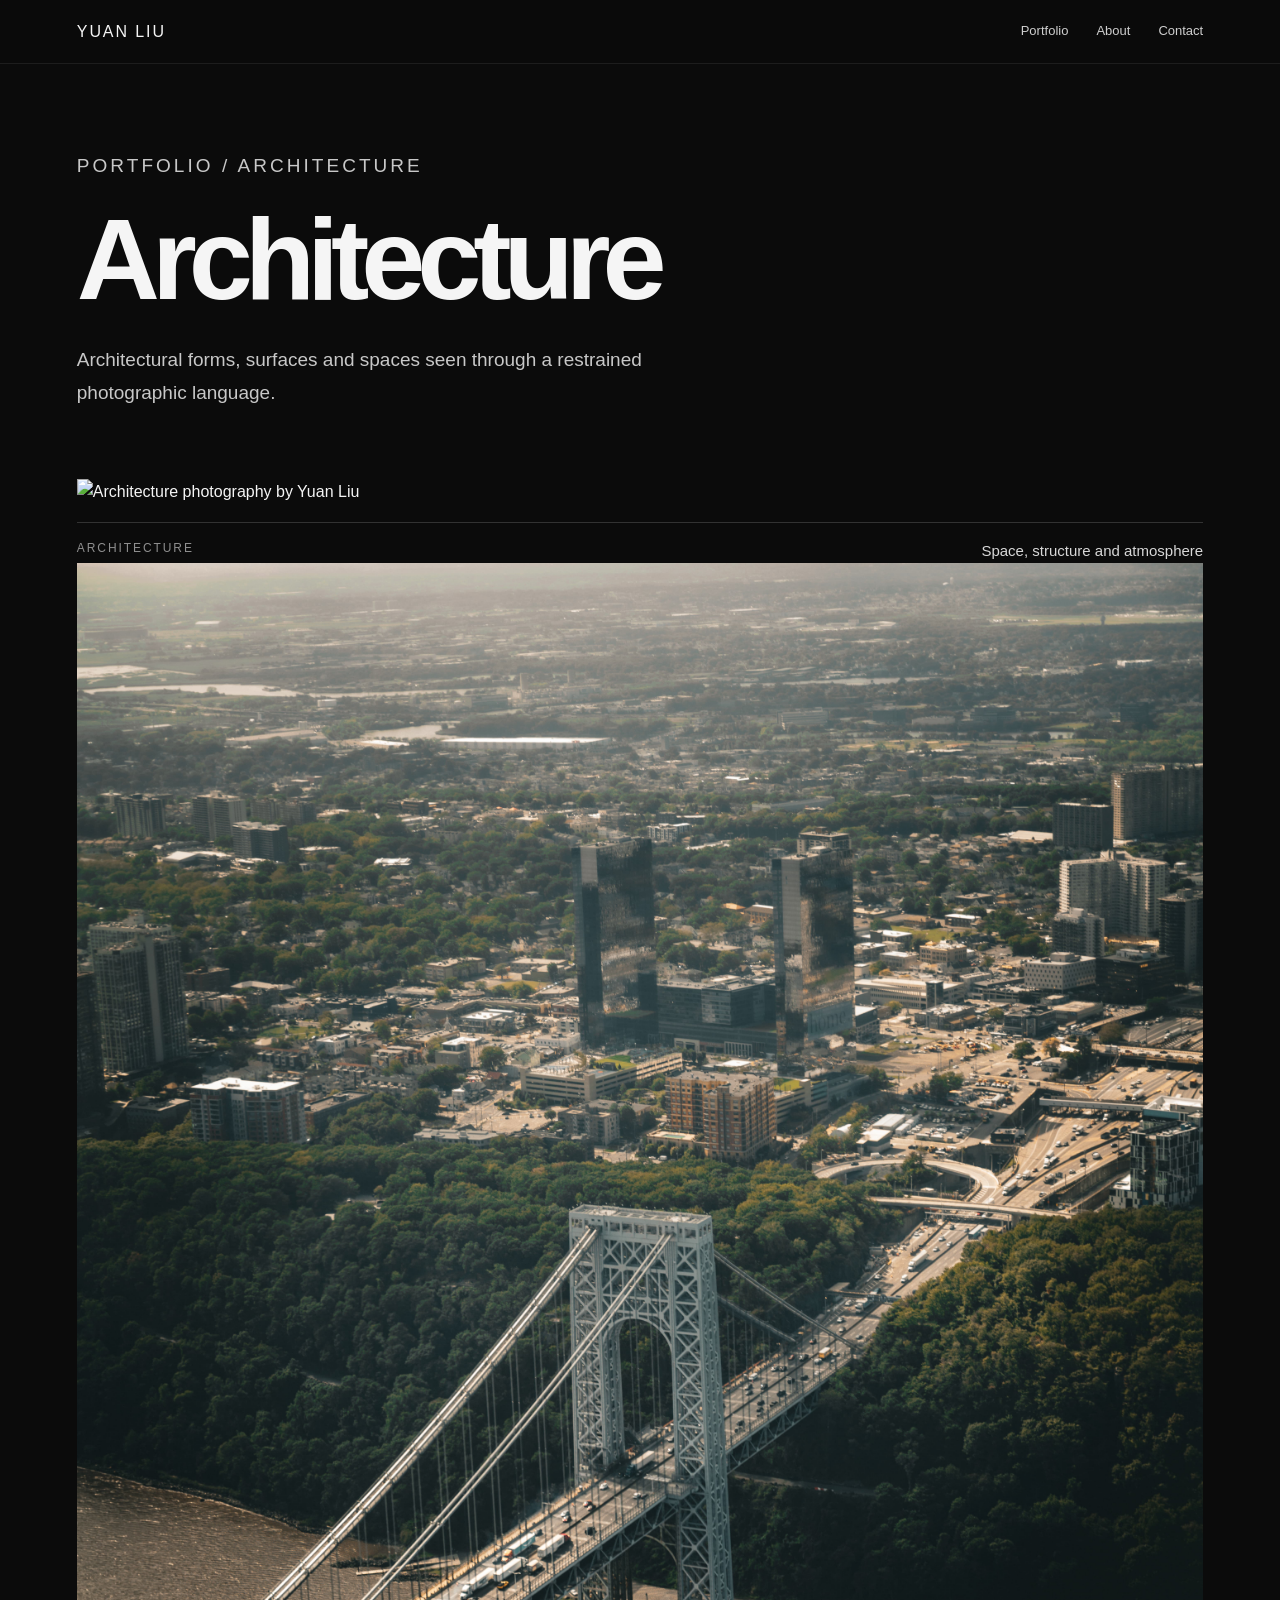
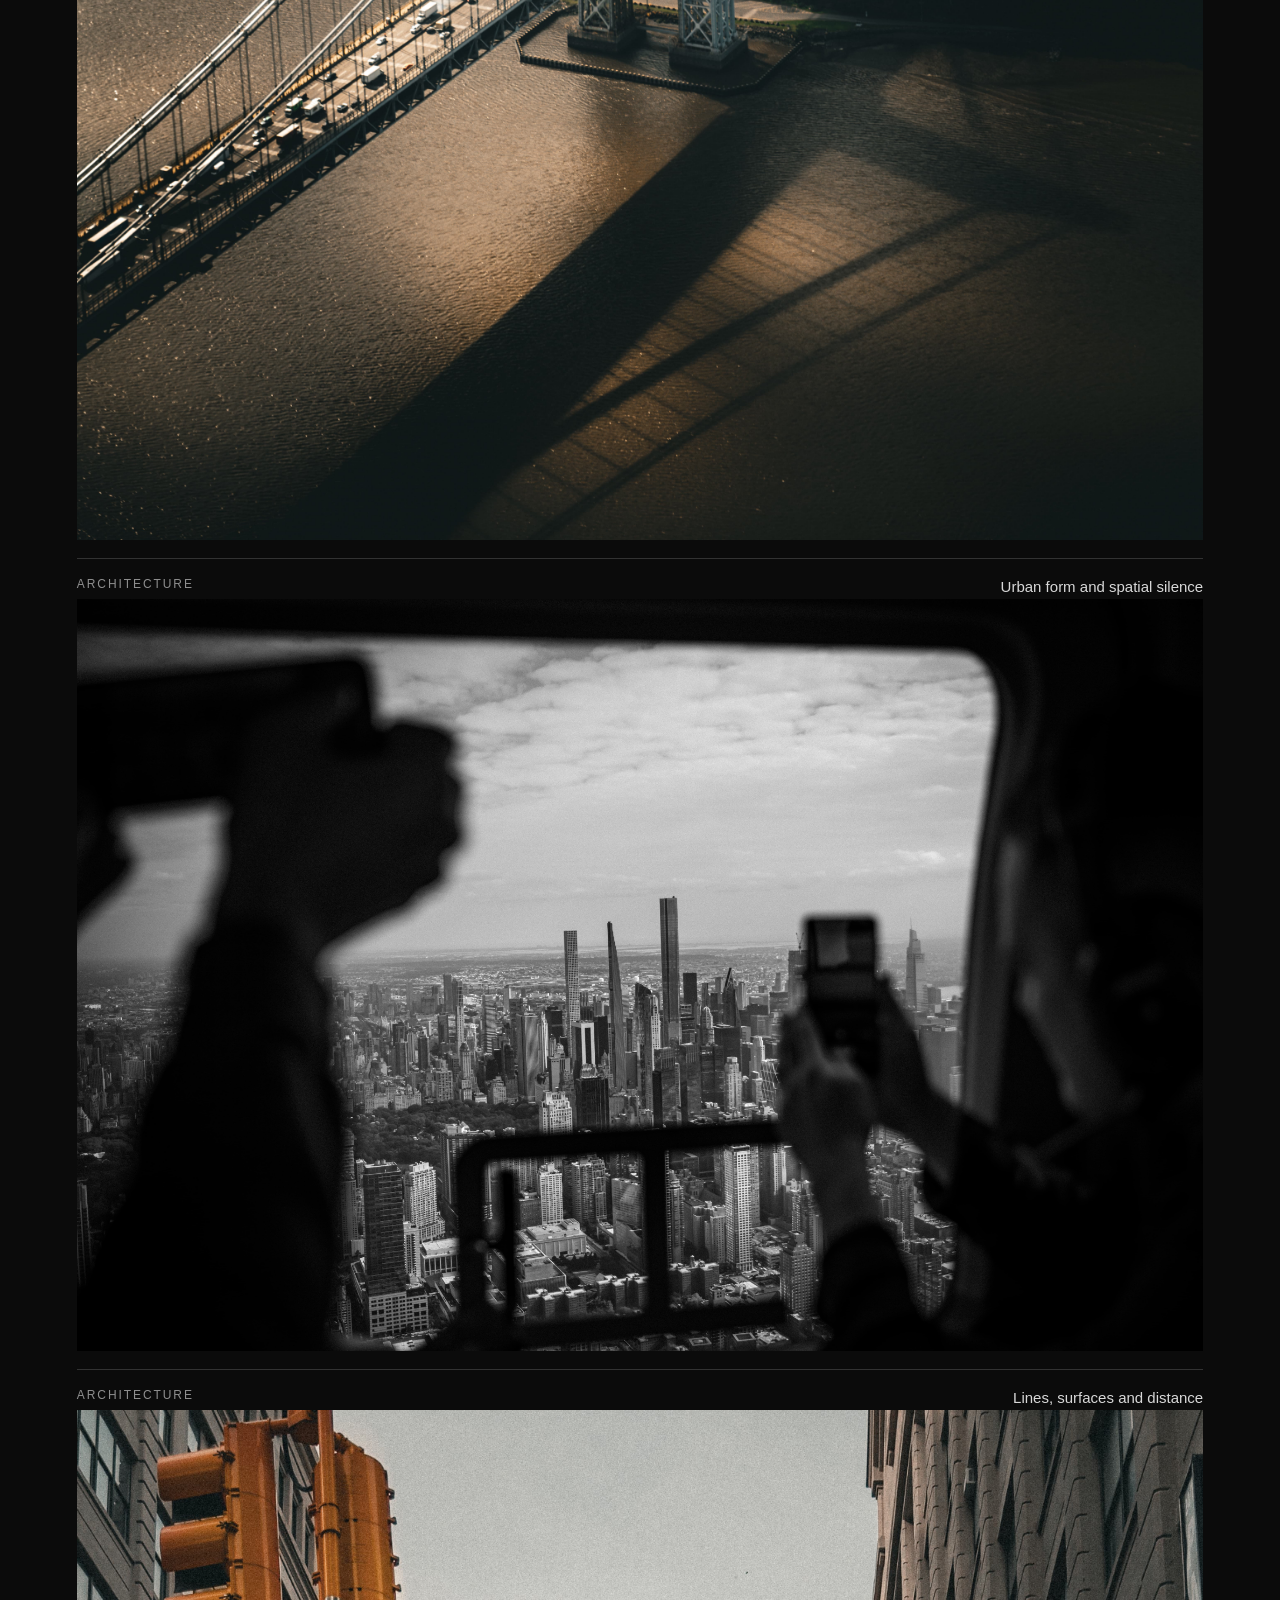
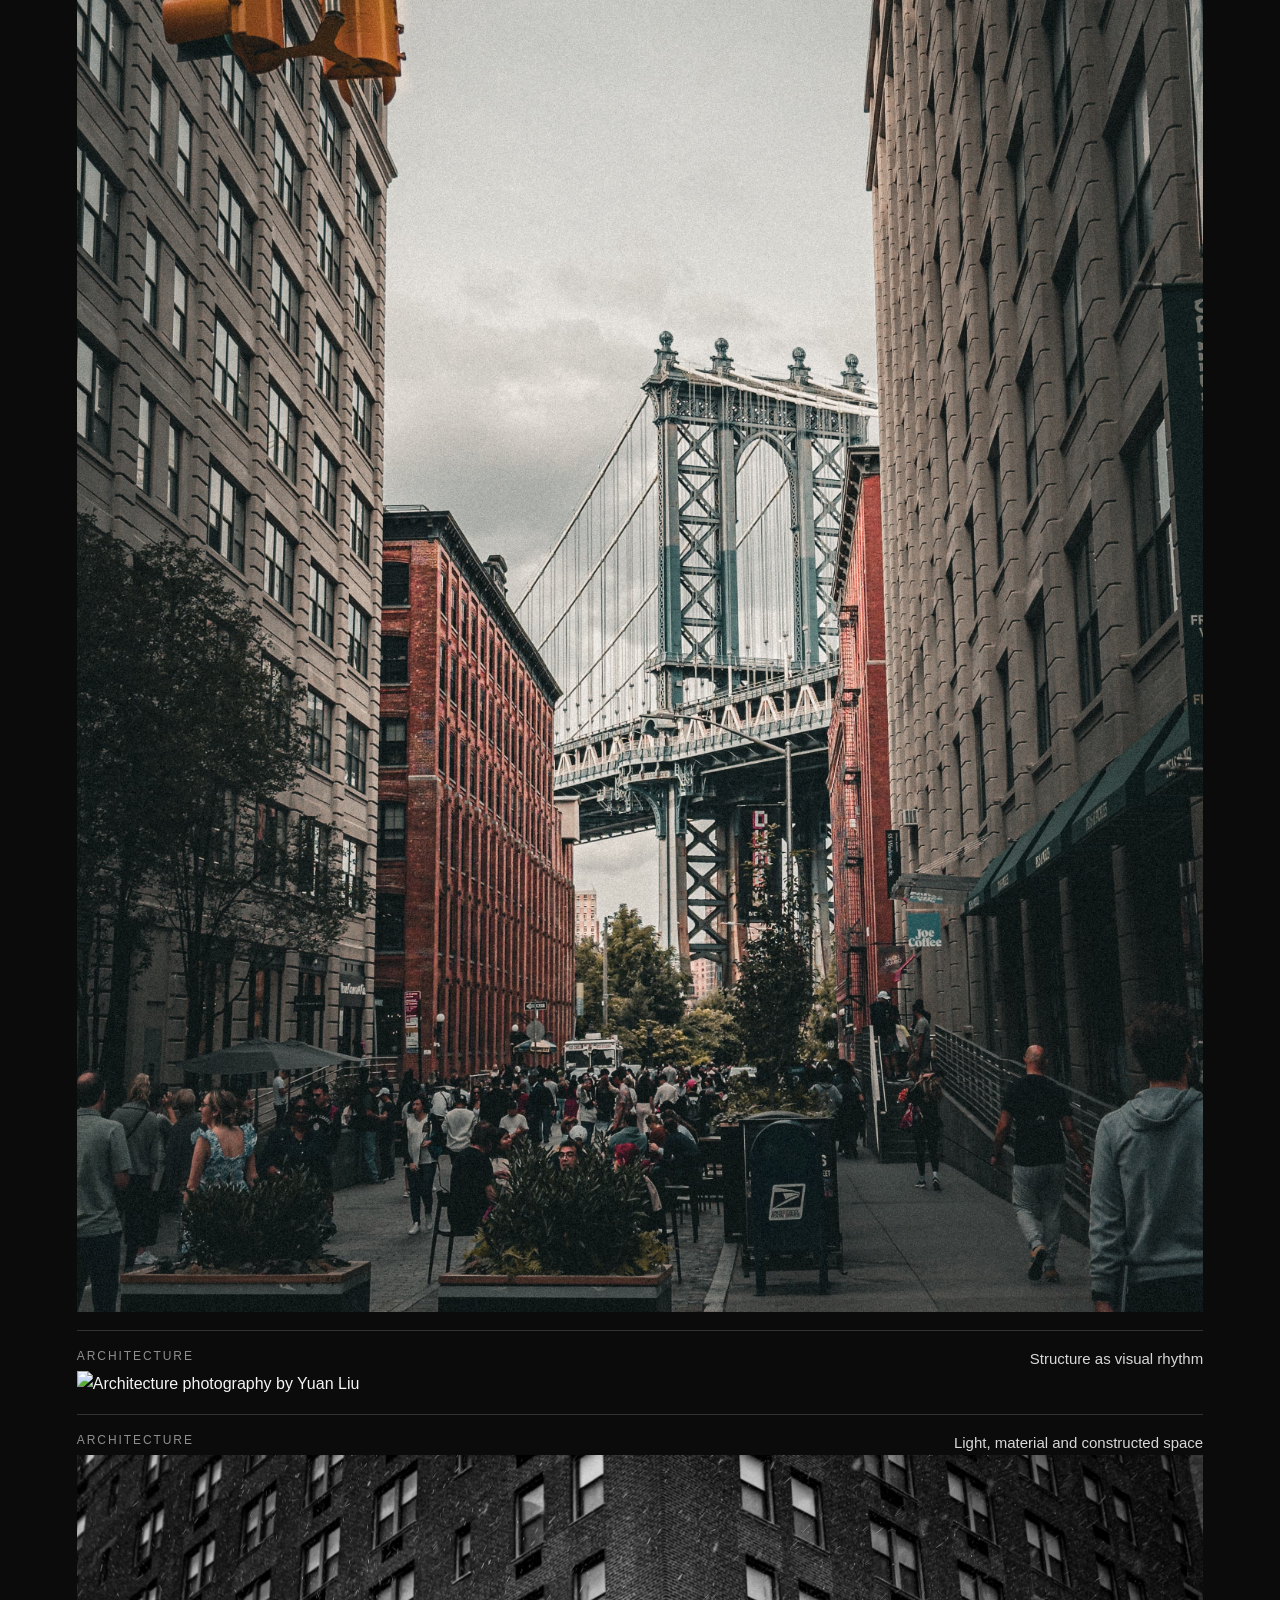
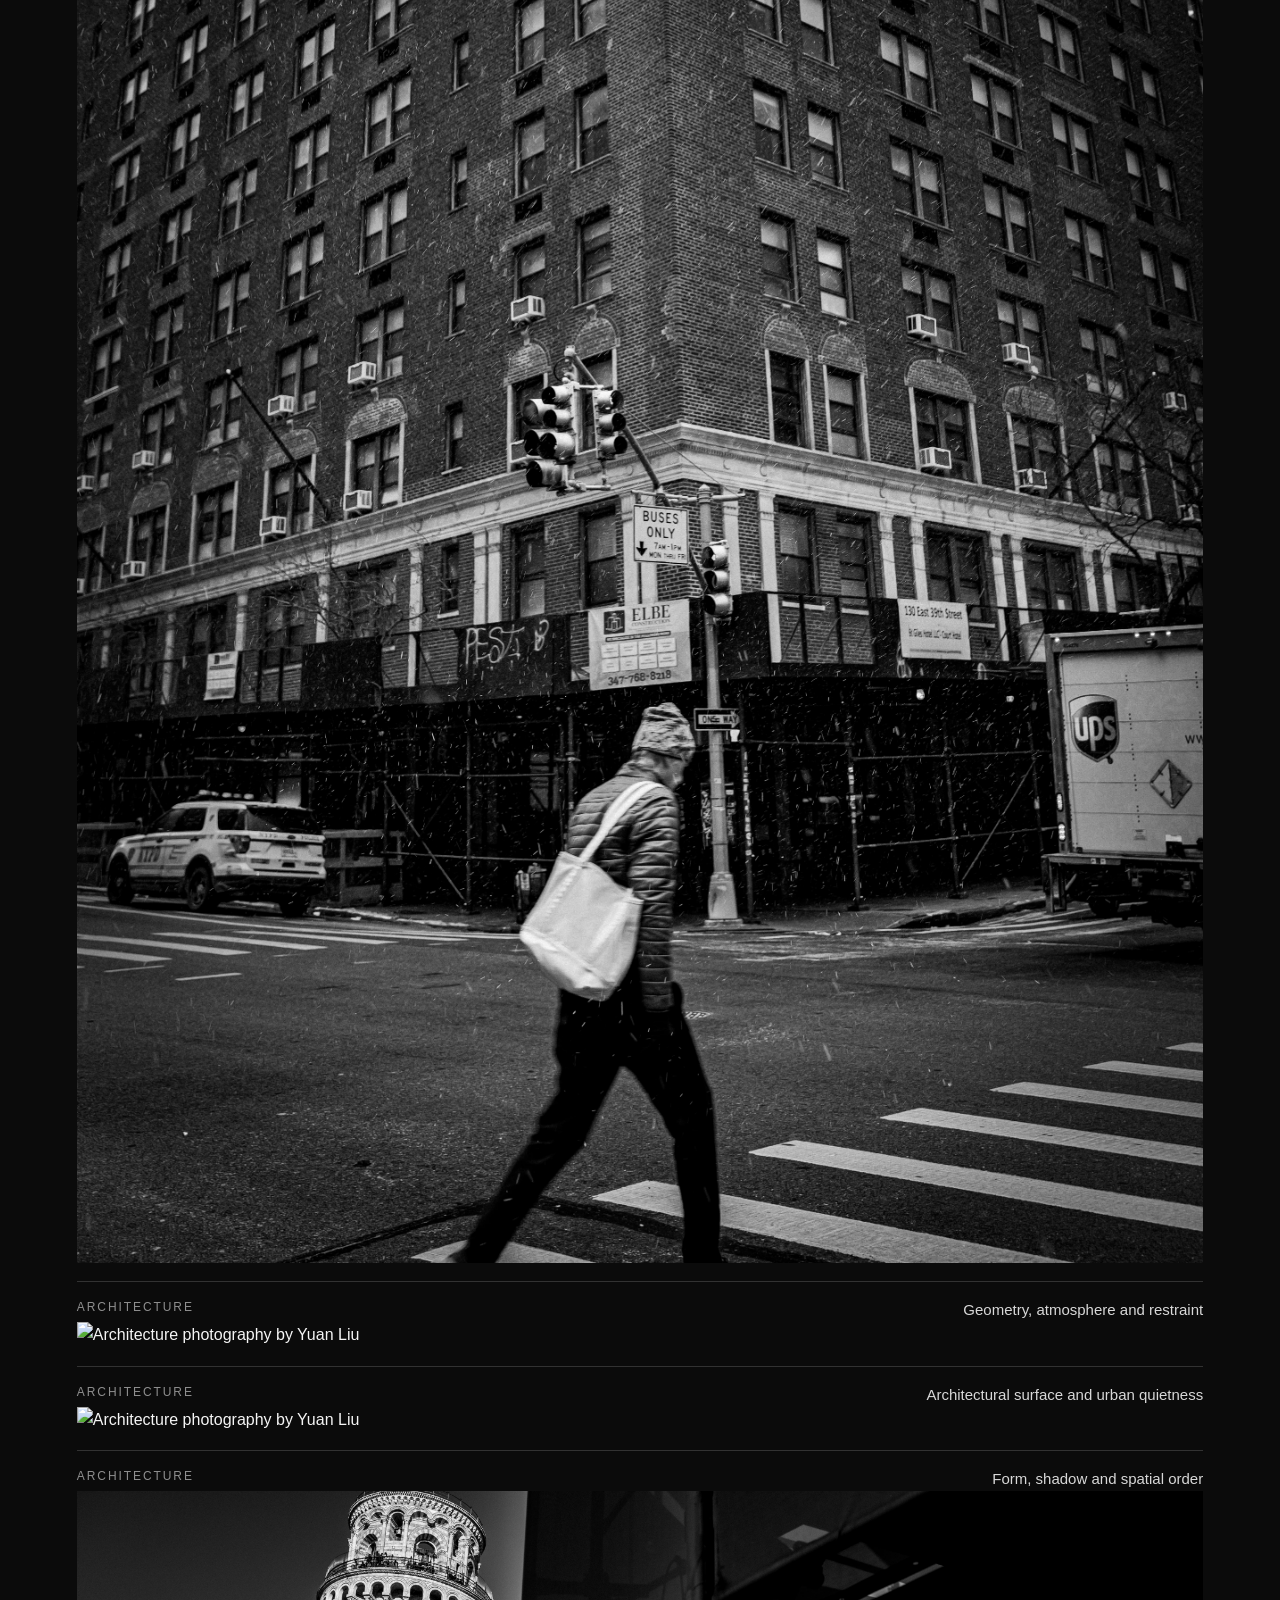
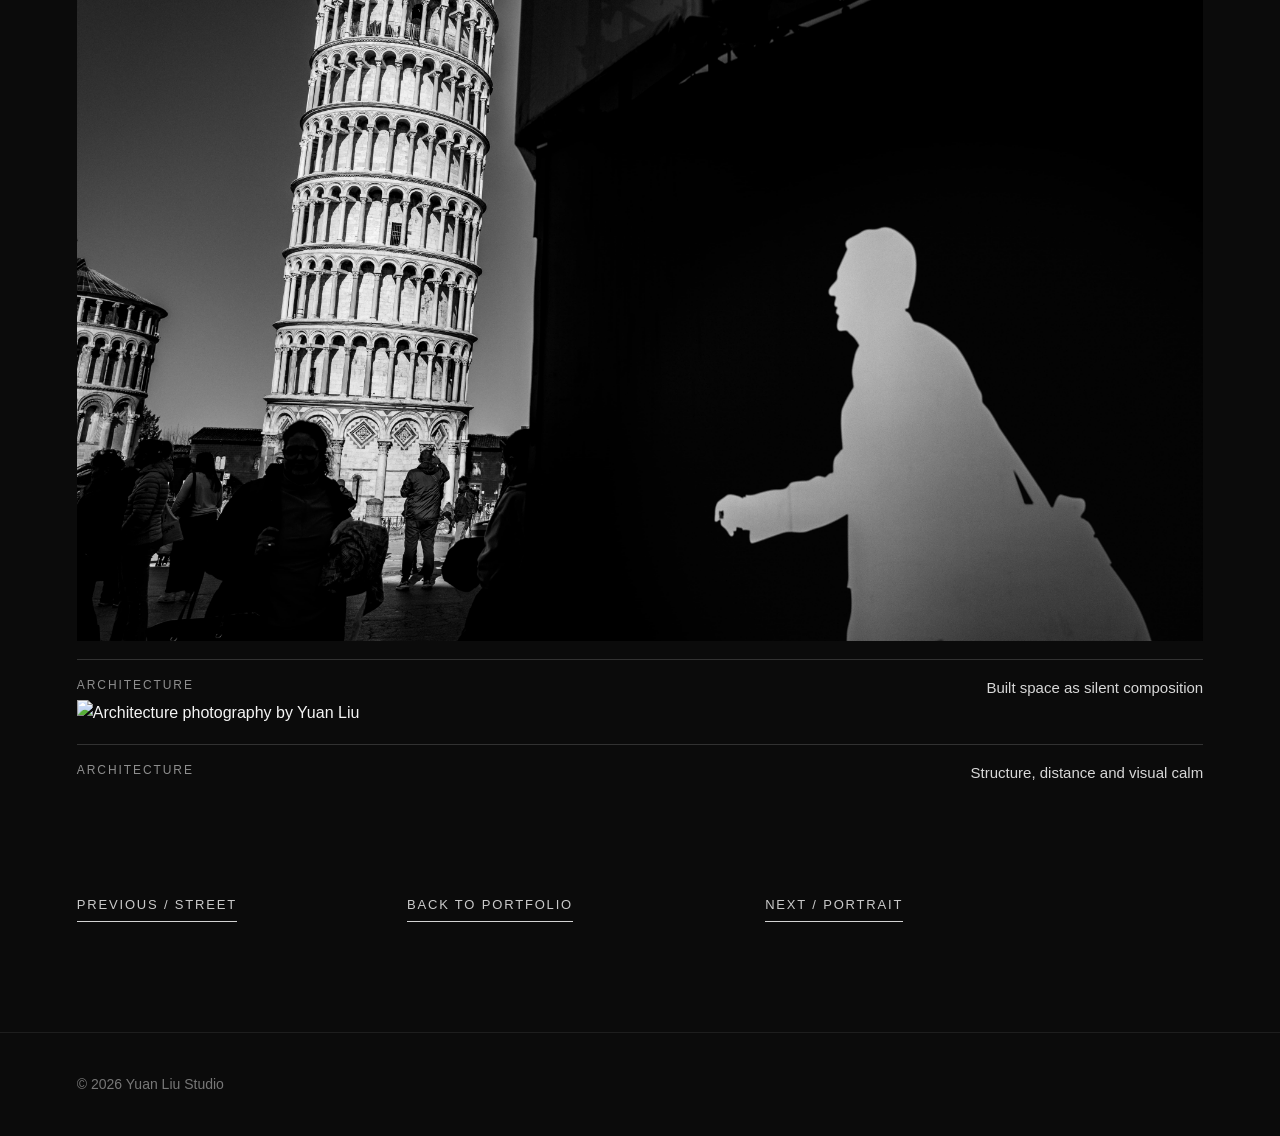
==== commit 510ee15f: "Expand architecture gallery to ten images Added new project images with captions to the gallery sect" ====
--- a/architecture.html
+++ b/architecture.html
@@ -31,7 +31,7 @@
       </p>
     </section>
 
- <section class="project-gallery project-gallery-series">
+<section class="project-gallery project-gallery-series">
   <figure class="project-image-block">
     <img src="images/architecture-01.jpg" alt="Architecture photography by Yuan Liu">
     <figcaption>
@@ -79,6 +79,38 @@
       <strong>Geometry, atmosphere and restraint</strong>
     </figcaption>
   </figure>
+
+  <figure class="project-image-block">
+    <img src="images/architecture-07.jpg" alt="Architecture photography by Yuan Liu">
+    <figcaption>
+      <span>Architecture</span>
+      <strong>Architectural surface and urban quietness</strong>
+    </figcaption>
+  </figure>
+
+  <figure class="project-image-block">
+    <img src="images/architecture-08.jpg" alt="Architecture photography by Yuan Liu">
+    <figcaption>
+      <span>Architecture</span>
+      <strong>Form, shadow and spatial order</strong>
+    </figcaption>
+  </figure>
+
+  <figure class="project-image-block">
+    <img src="images/architecture-09.jpg" alt="Architecture photography by Yuan Liu">
+    <figcaption>
+      <span>Architecture</span>
+      <strong>Built space as silent composition</strong>
+    </figcaption>
+  </figure>
+
+  <figure class="project-image-block">
+    <img src="images/architecture-10.jpg" alt="Architecture photography by Yuan Liu">
+    <figcaption>
+      <span>Architecture</span>
+      <strong>Structure, distance and visual calm</strong>
+    </figcaption>
+  </figure>
 </section>
 
     <section class="project-nav project-nav-grid">
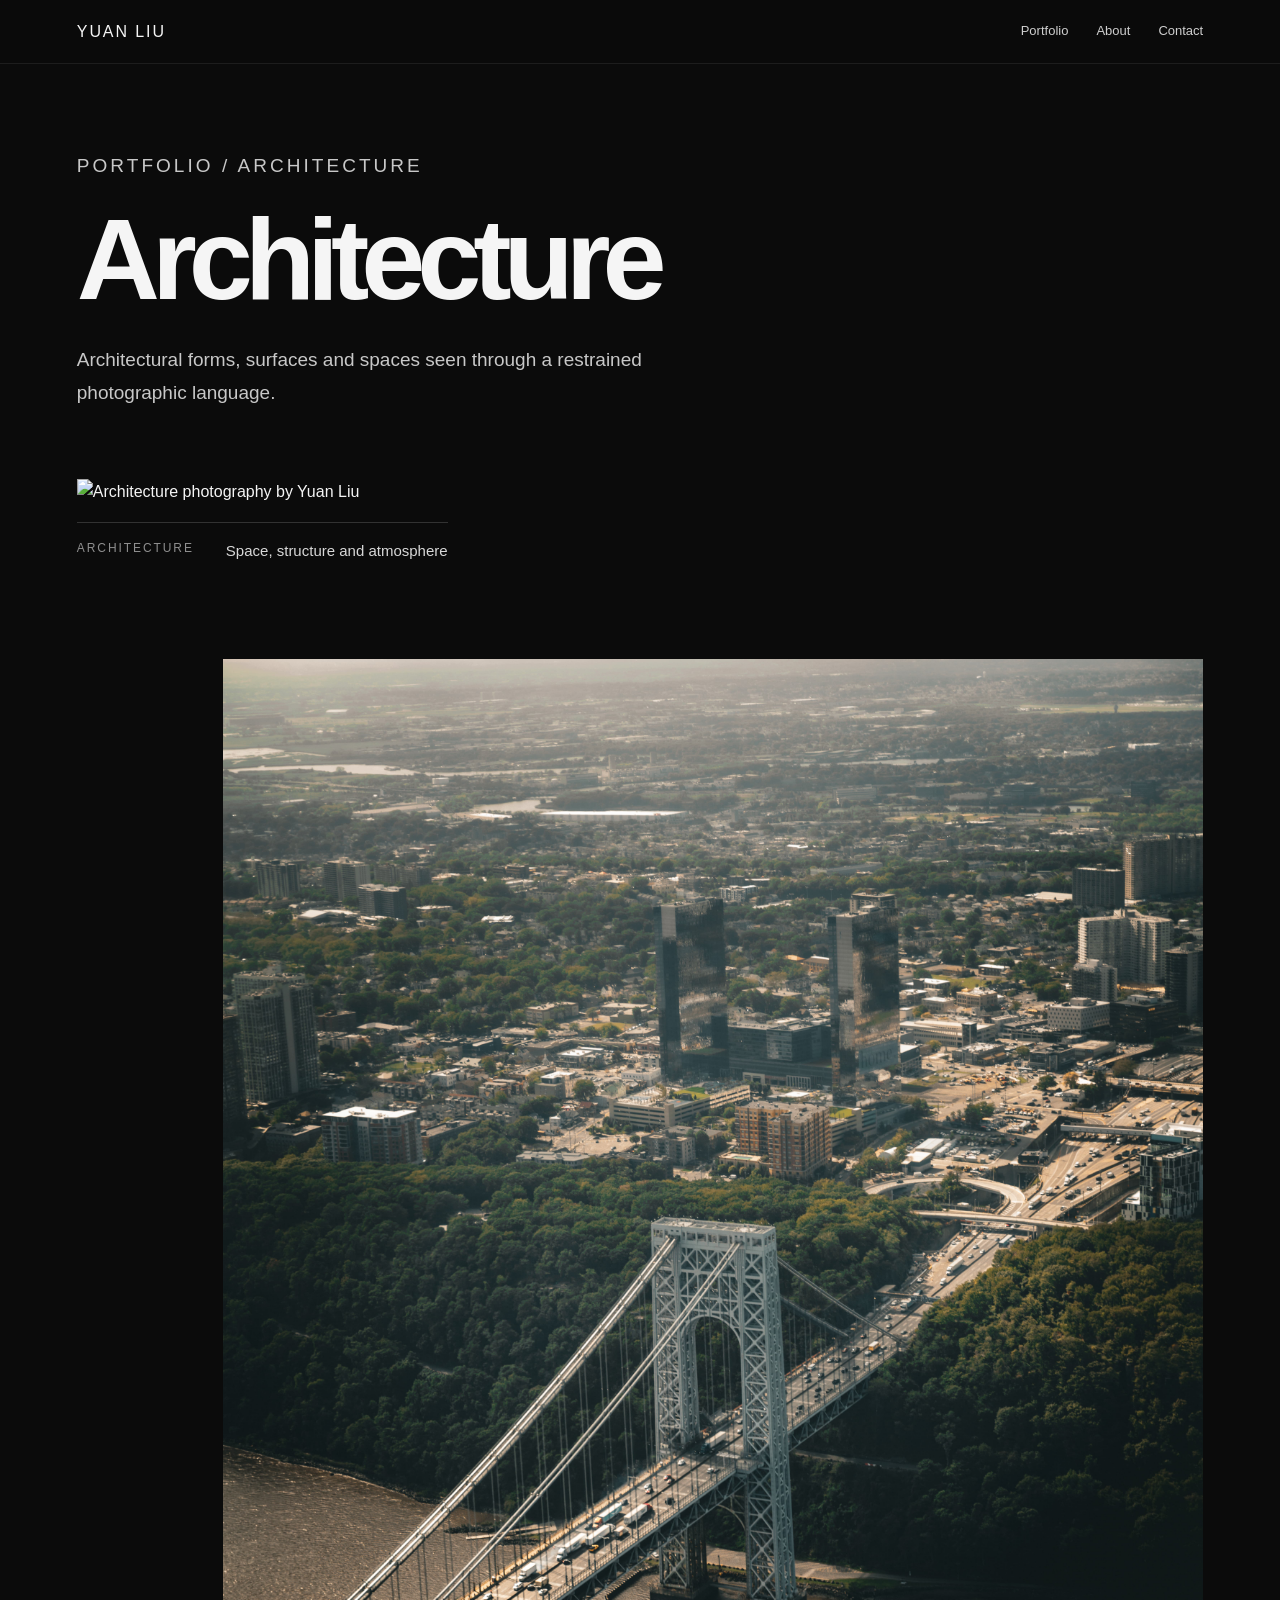
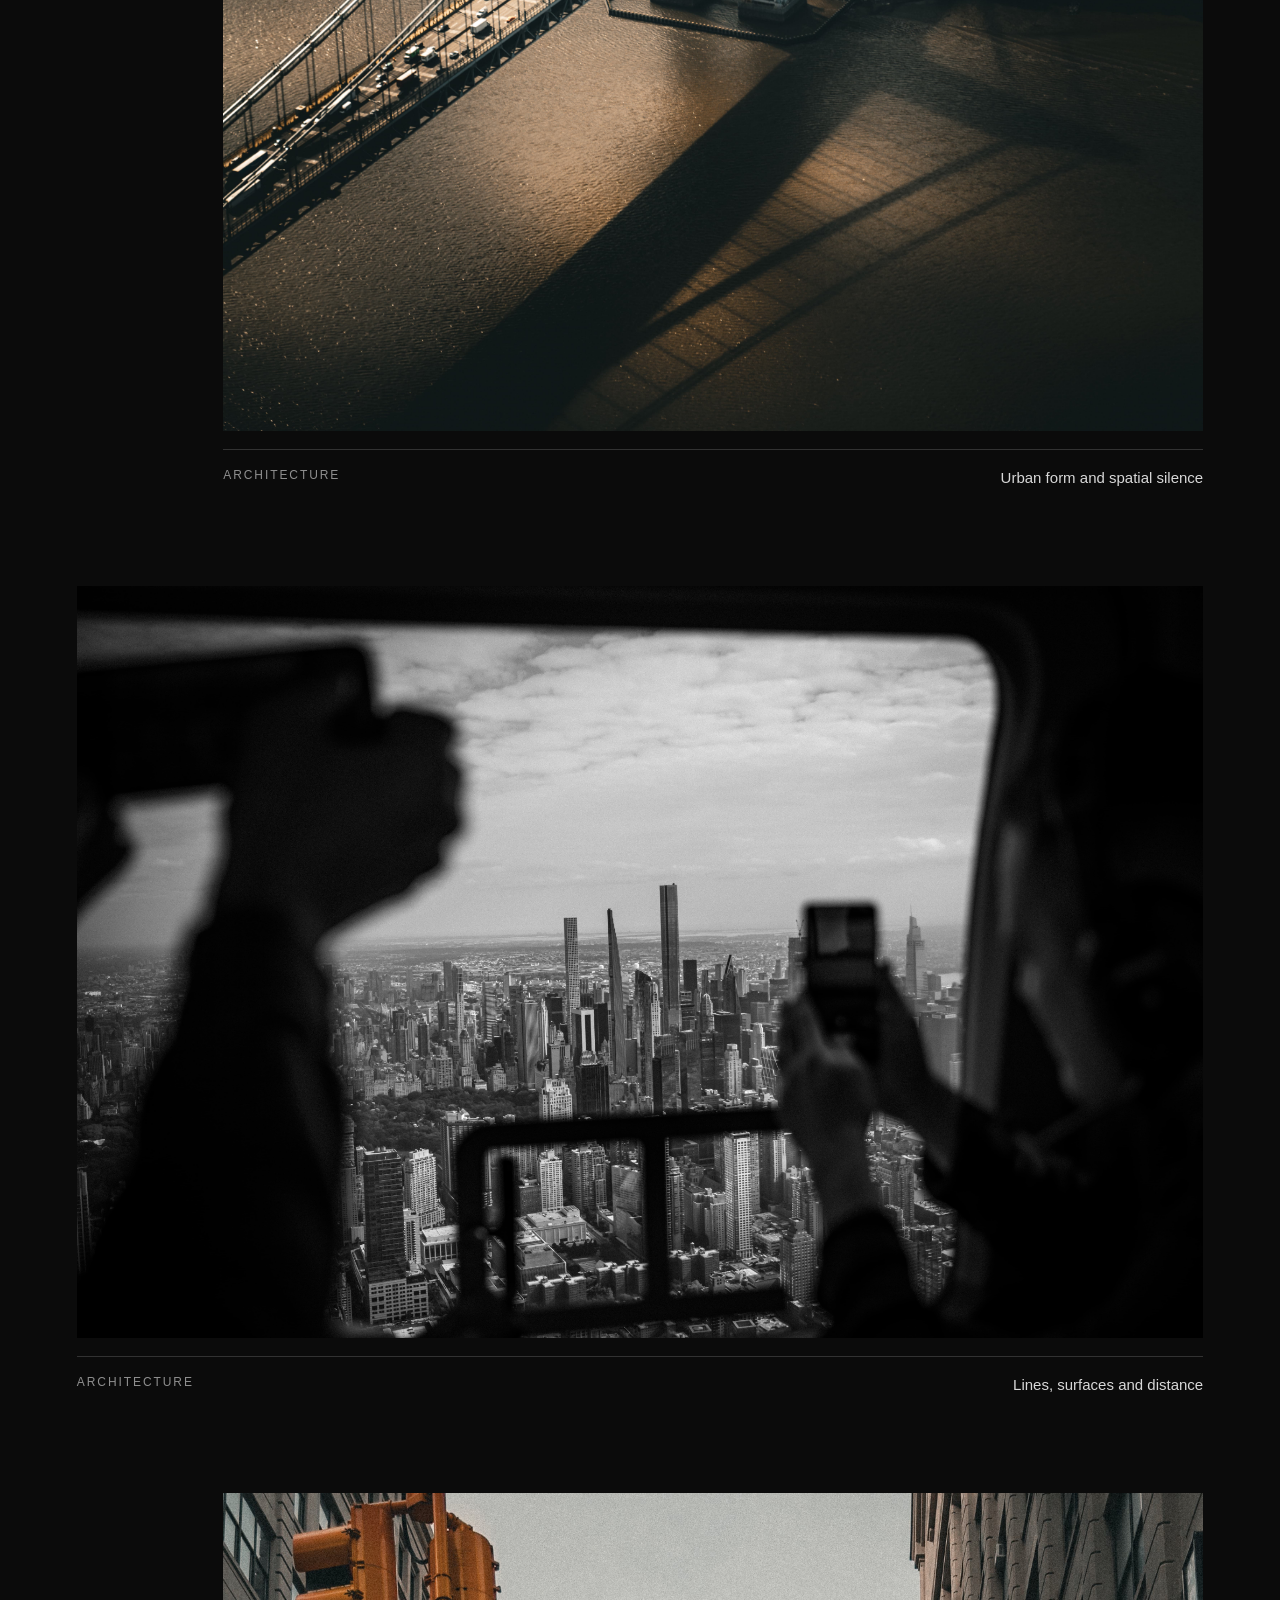
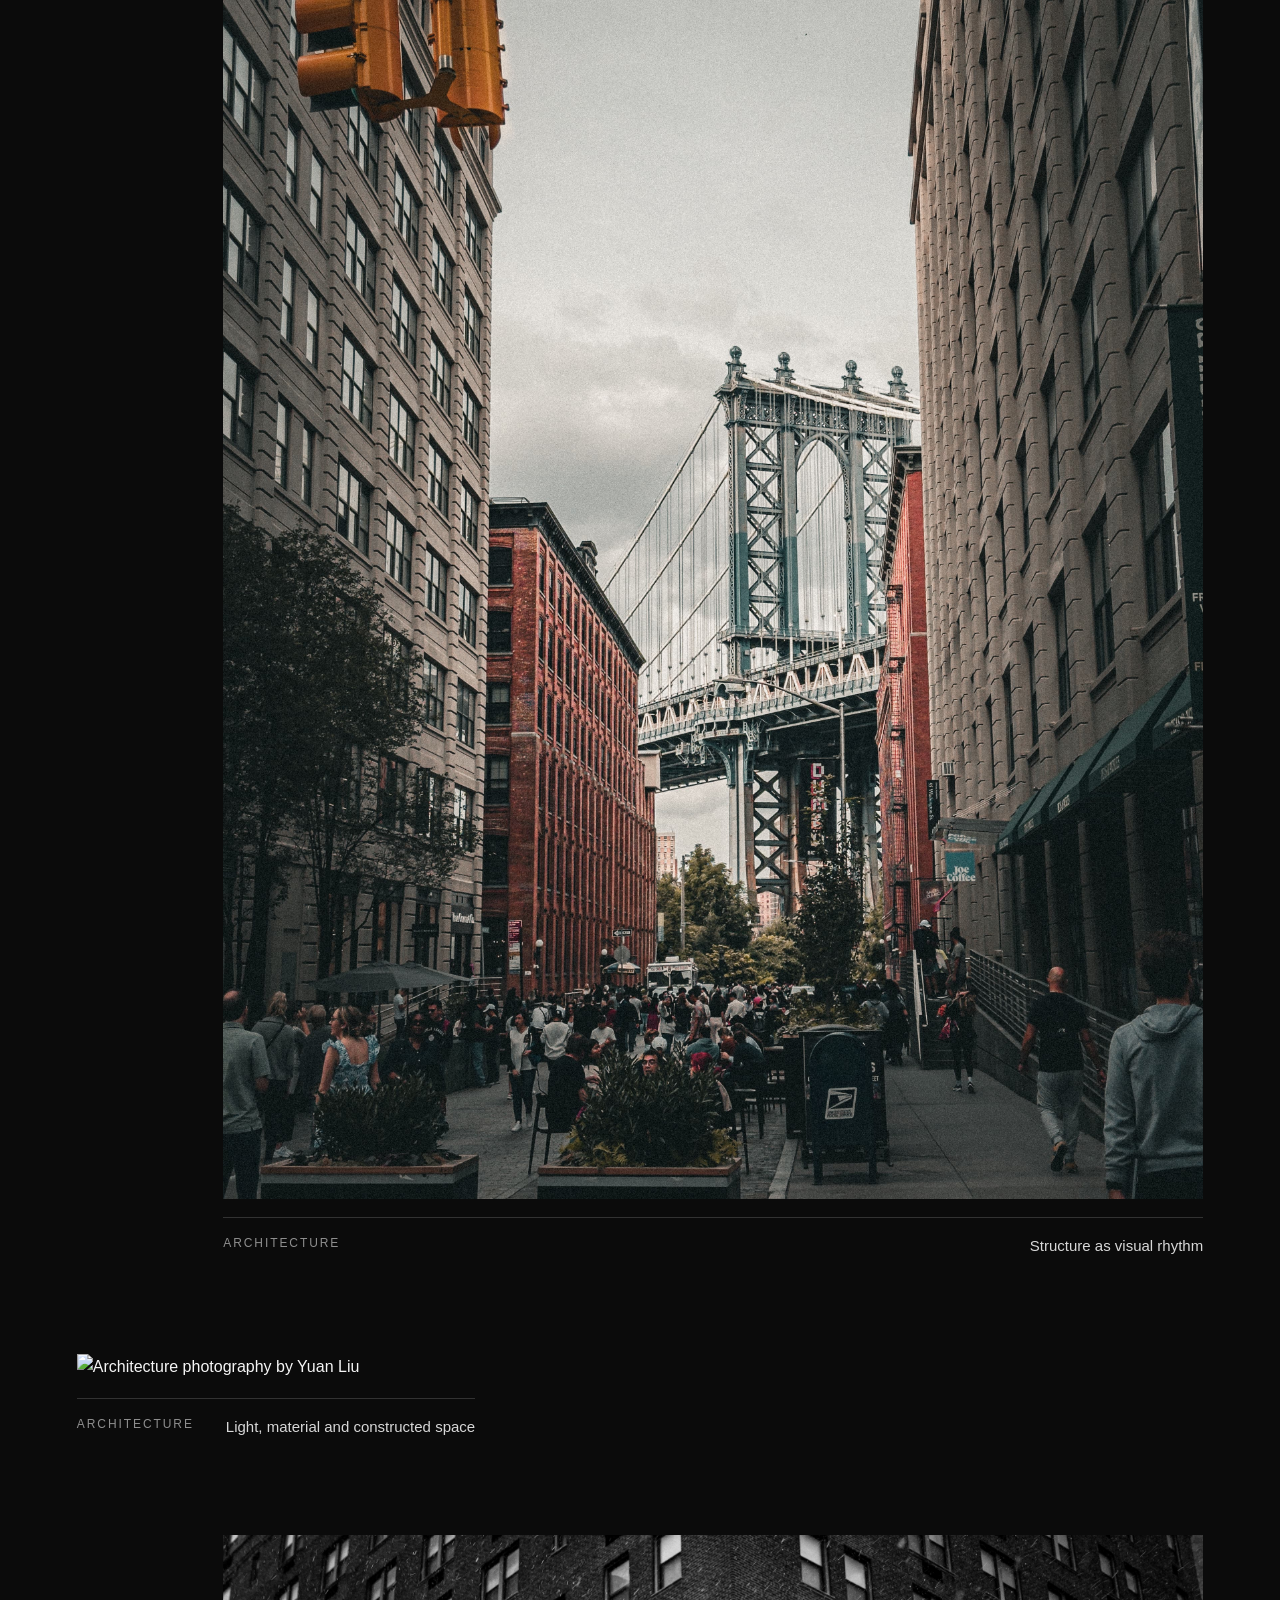
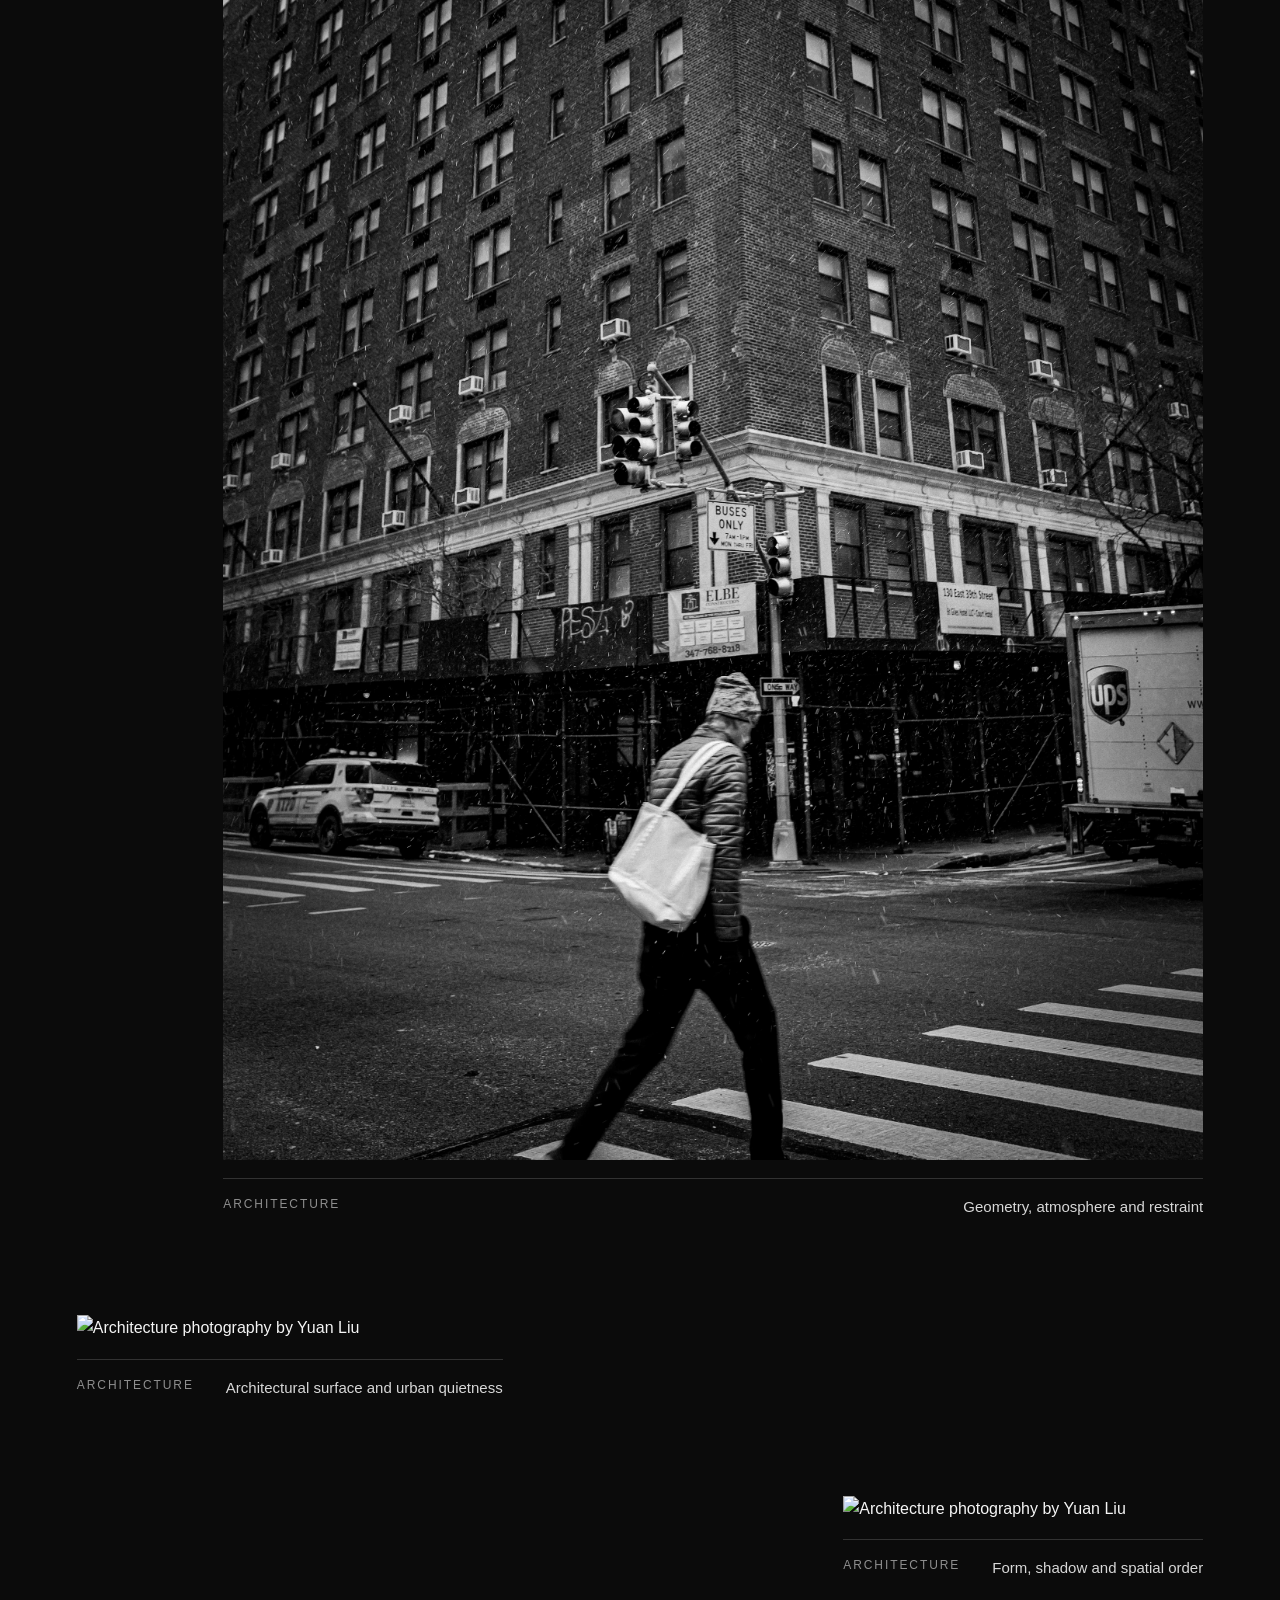
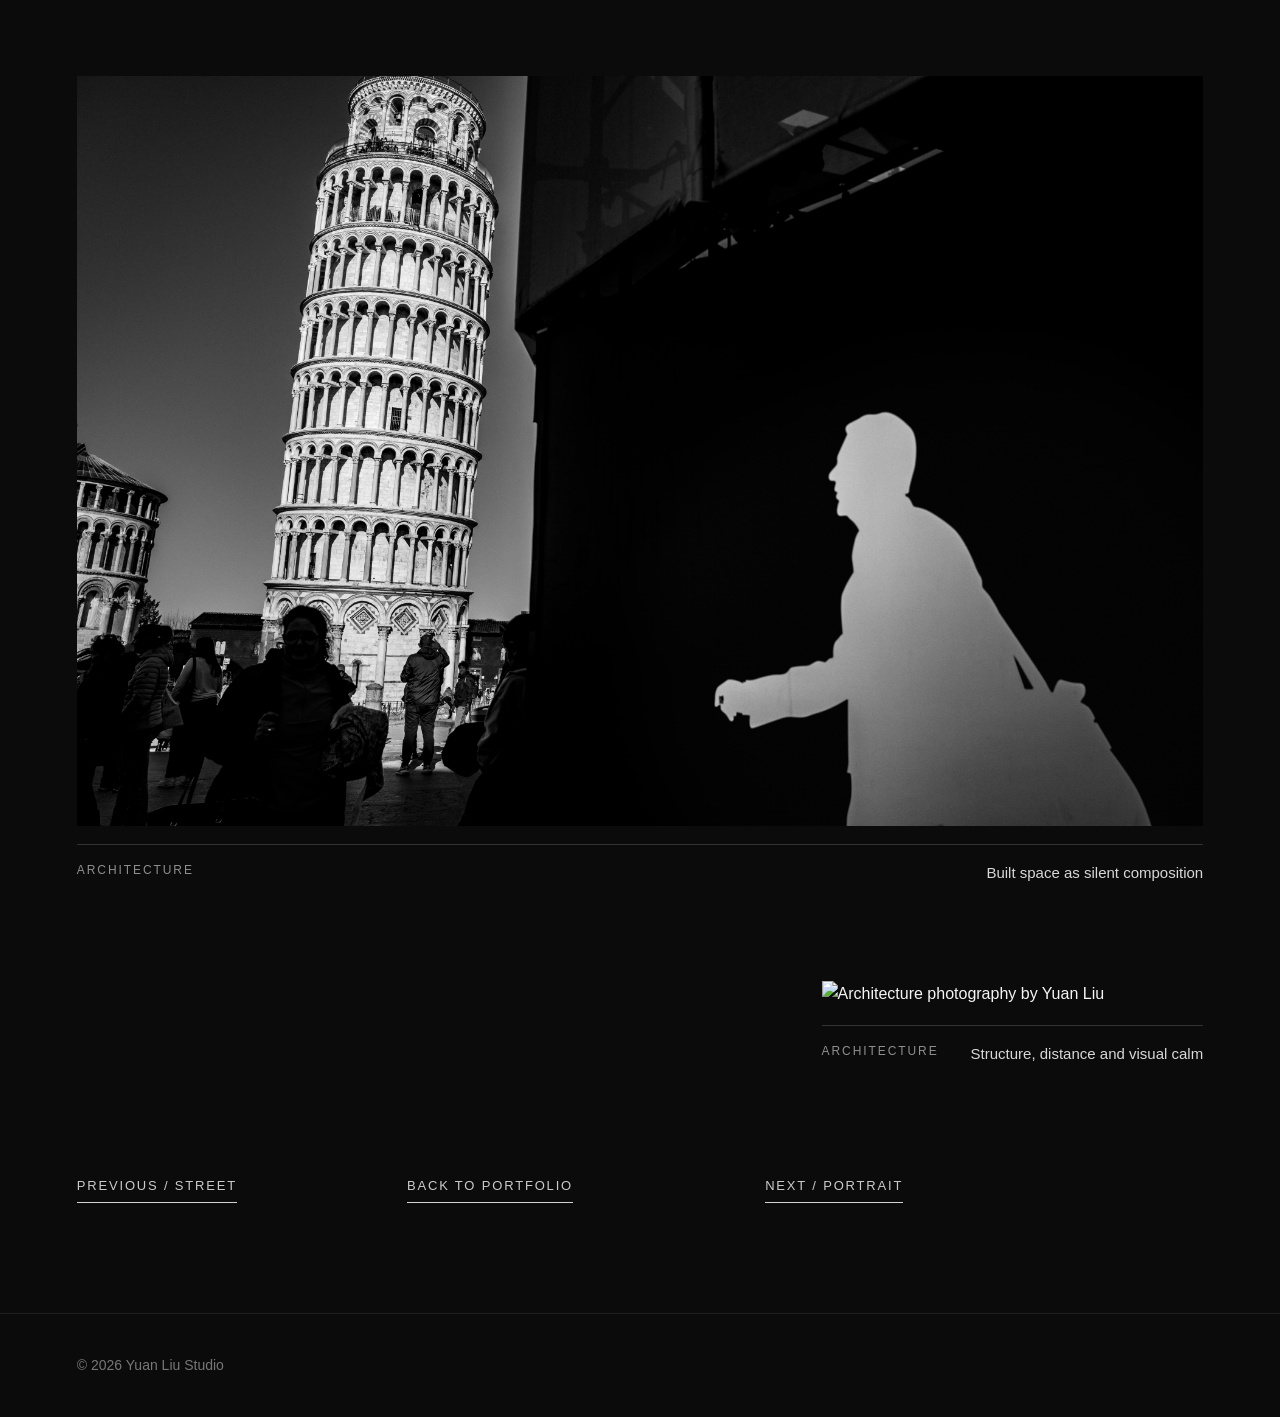
==== commit 08c4cb4e: "Add favicon to project pages" ====
--- a/architecture.html
+++ b/architecture.html
@@ -7,6 +7,7 @@
   <title>Architecture — Yuan Liu Studio</title>
   <meta name="description" content="Architecture photography by Yuan Liu Studio." />
 
+  <link rel="icon" type="image/svg+xml" href="favicon.svg" />
   <link rel="stylesheet" href="style.css" />
 </head>
 
--- a/style.css
+++ b/style.css
@@ -1145,3 +1145,161 @@
     text-align: left !important;
   }
 }
+/* Project gallery series */
+
+.project-gallery-series {
+  display: grid !important;
+  grid-template-columns: 1fr !important;
+  gap: 96px !important;
+}
+
+.project-gallery-series .project-image-block {
+  max-width: 1200px !important;
+}
+
+.project-gallery-series .project-image-block:nth-child(even) {
+  max-width: 980px !important;
+  margin-left: auto !important;
+}
+
+.project-gallery-series .project-image-block:nth-child(odd) {
+  margin-right: auto !important;
+}
+
+@media (max-width: 700px) {
+  .project-gallery-series {
+    gap: 64px !important;
+  }
+
+  .project-gallery-series .project-image-block,
+  .project-gallery-series .project-image-block:nth-child(even),
+  .project-gallery-series .project-image-block:nth-child(odd) {
+    max-width: 100% !important;
+    margin-left: 0 !important;
+    margin-right: 0 !important;
+  }
+}
+/* Portfolio card actions */
+
+.card-action {
+  display: inline-block !important;
+  margin-top: 22px !important;
+  font-size: 12px !important;
+  letter-spacing: 0.16em !important;
+  text-transform: uppercase !important;
+  color: #f5f5f5 !important;
+  border-bottom: 1px solid rgba(255, 255, 255, 0.7) !important;
+  padding-bottom: 6px !important;
+  opacity: 0.75 !important;
+  transition: opacity 0.2s ease, transform 0.2s ease !important;
+}
+
+.portfolio-card-link:hover .card-action {
+  opacity: 1 !important;
+  transform: translateX(4px) !important;
+}
+/* Hero image slider */
+
+.hero-slider {
+  position: relative !important;
+  overflow: hidden !important;
+}
+
+.hero-slider img {
+  width: 100% !important;
+  height: auto !important;
+  display: block !important;
+  transition: opacity 0.28s ease !important;
+}
+
+.hero-slider img.is-fading {
+  opacity: 0 !important;
+}
+
+.hero-caption {
+  margin-top: 14px !important;
+  color: #9a9a9a !important;
+  font-size: 12px !important;
+  letter-spacing: 0.14em !important;
+  text-transform: uppercase !important;
+}
+
+.hero-next {
+  position: absolute !important;
+  right: 18px !important;
+  bottom: 52px !important;
+  display: flex !important;
+  align-items: center !important;
+  gap: 10px !important;
+  padding: 11px 14px !important;
+  border: 1px solid rgba(255, 255, 255, 0.55) !important;
+  background: rgba(11, 11, 11, 0.62) !important;
+  color: #f5f5f5 !important;
+  backdrop-filter: blur(10px) !important;
+  font-size: 12px !important;
+  letter-spacing: 0.14em !important;
+  text-transform: uppercase !important;
+  cursor: pointer !important;
+  transition: opacity 0.2s ease, transform 0.2s ease, background 0.2s ease !important;
+}
+
+.hero-next:hover {
+  opacity: 1 !important;
+  transform: translateX(3px) !important;
+  background: rgba(245, 245, 245, 0.12) !important;
+}
+
+@media (max-width: 700px) {
+  .hero-next {
+    right: 14px !important;
+    bottom: 46px !important;
+    padding: 10px 13px !important;
+  }
+
+  .hero-caption {
+    font-size: 11px !important;
+  }
+}
+/* Hero image counter */
+
+.hero-counter {
+  position: absolute !important;
+  left: 18px !important;
+  bottom: 52px !important;
+  padding: 10px 12px !important;
+  background: rgba(11, 11, 11, 0.52) !important;
+  backdrop-filter: blur(10px) !important;
+  color: #d8d8d8 !important;
+  font-size: 12px !important;
+  letter-spacing: 0.14em !important;
+  border: 1px solid rgba(255, 255, 255, 0.22) !important;
+}
+
+@media (max-width: 700px) {
+  .hero-counter {
+    left: 14px !important;
+    bottom: 46px !important;
+    font-size: 11px !important;
+  }
+}
+/* Hero slider performance feedback */
+
+.hero-next:disabled {
+  opacity: 0.45 !important;
+  cursor: wait !important;
+  transform: none !important;
+}
+
+.hero-next.is-loading span:first-child::after {
+  content: "..." !important;
+}
+/* Exhibition detail refinement */
+
+.about-details strong br {
+  display: block !important;
+  margin-bottom: 8px !important;
+}
+
+.about-details div:has(span) strong {
+  word-break: normal !important;
+}
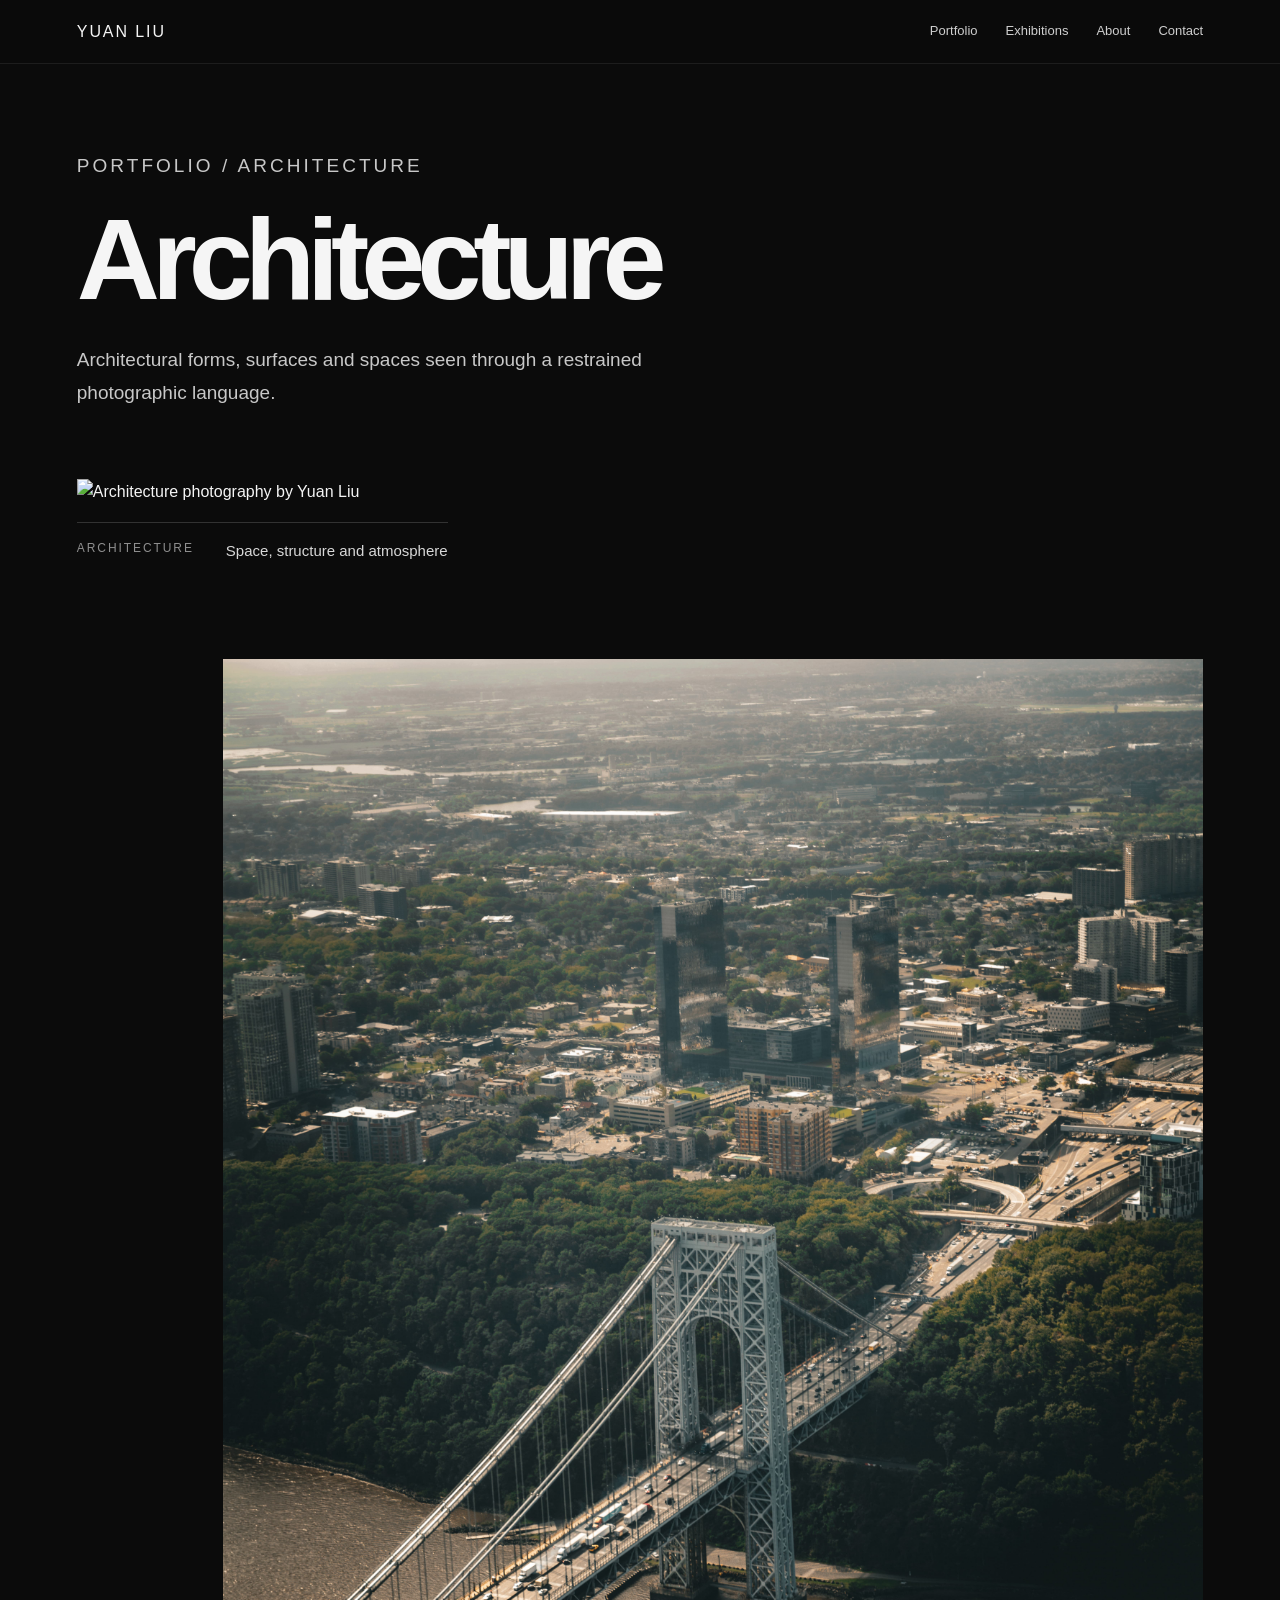
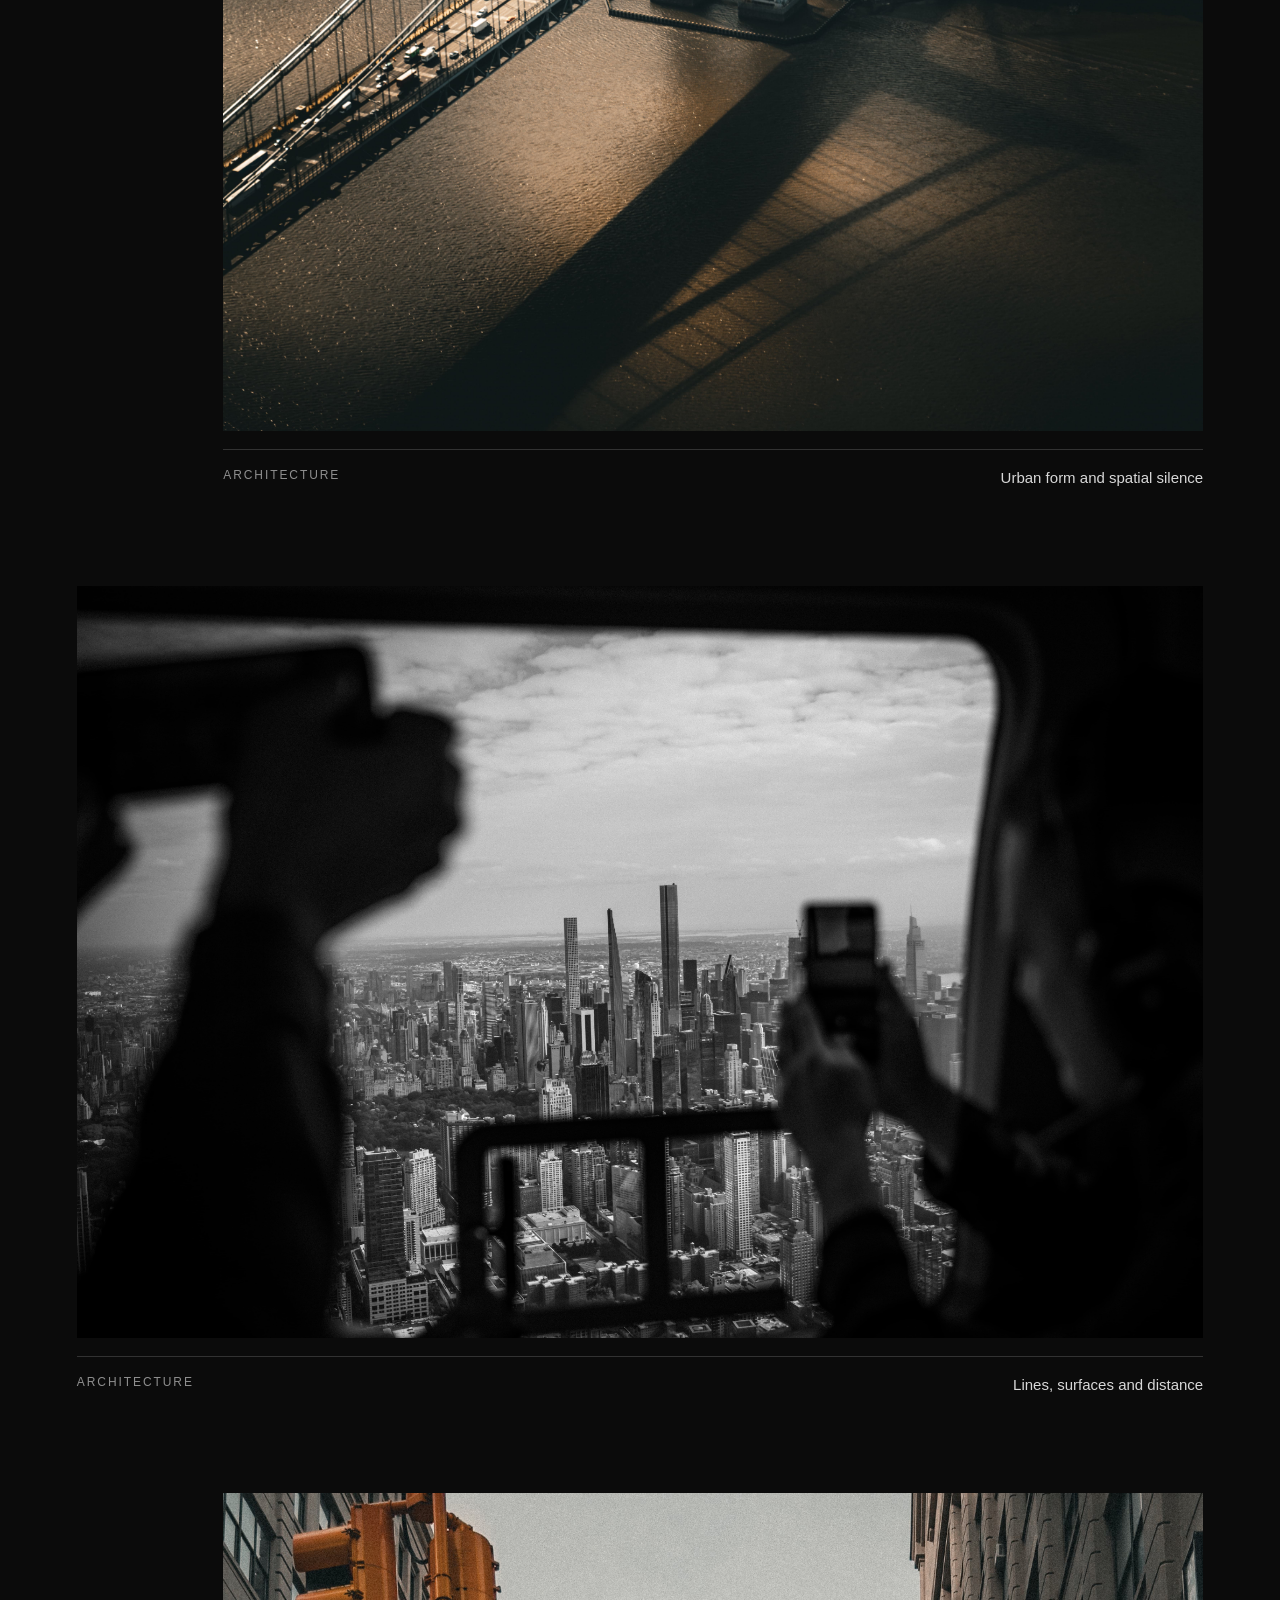
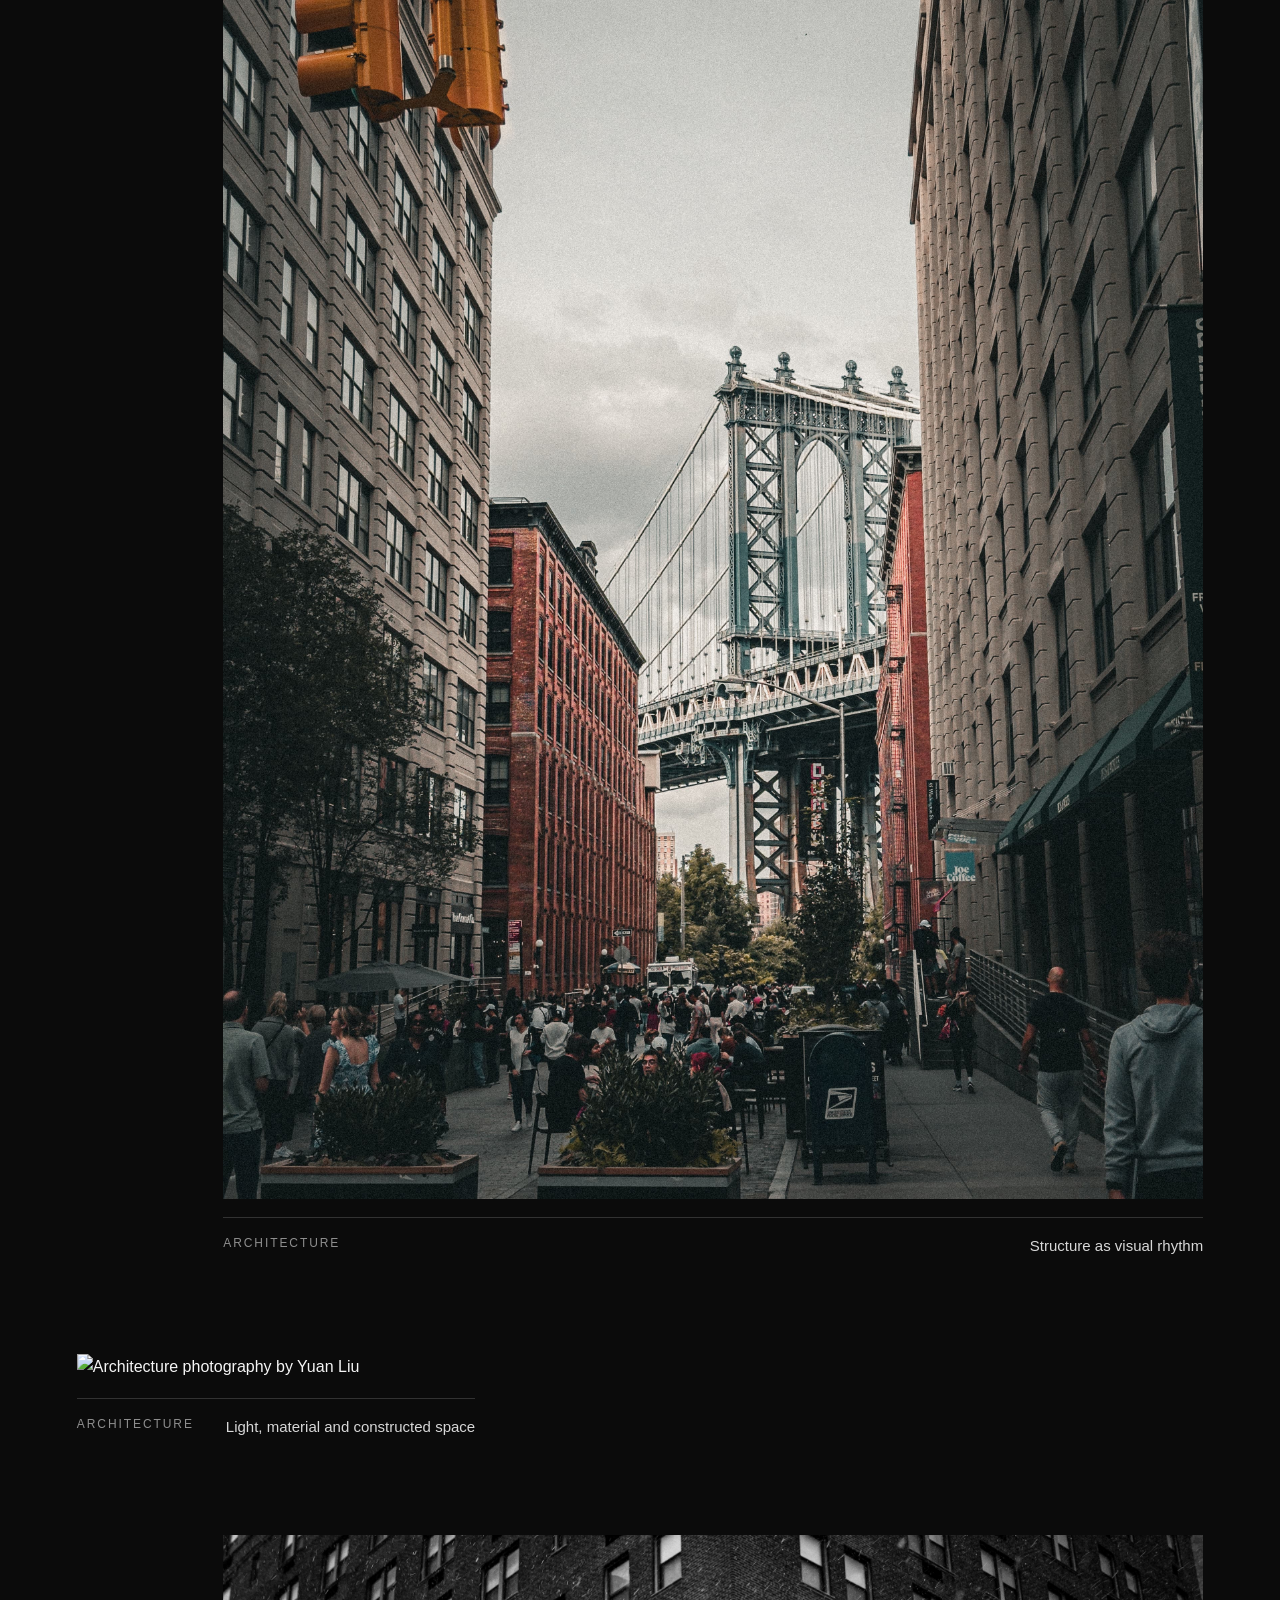
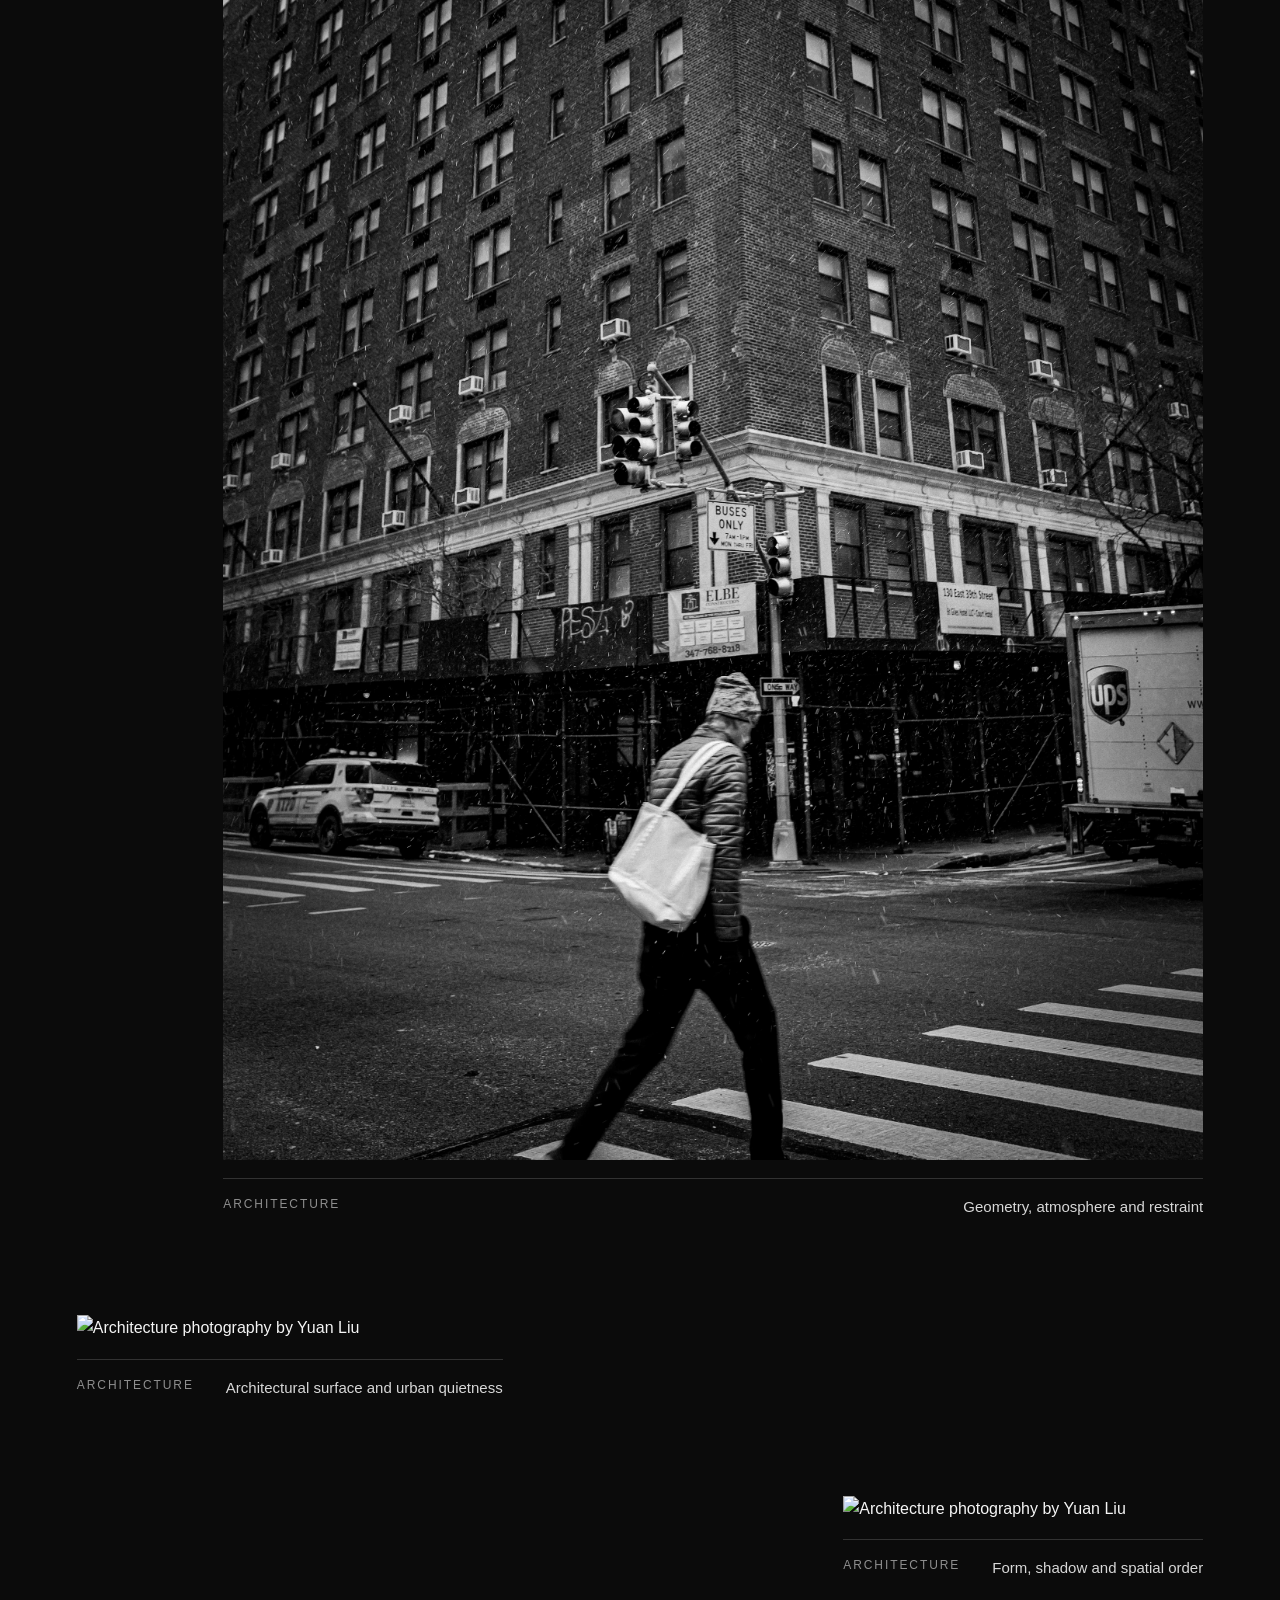
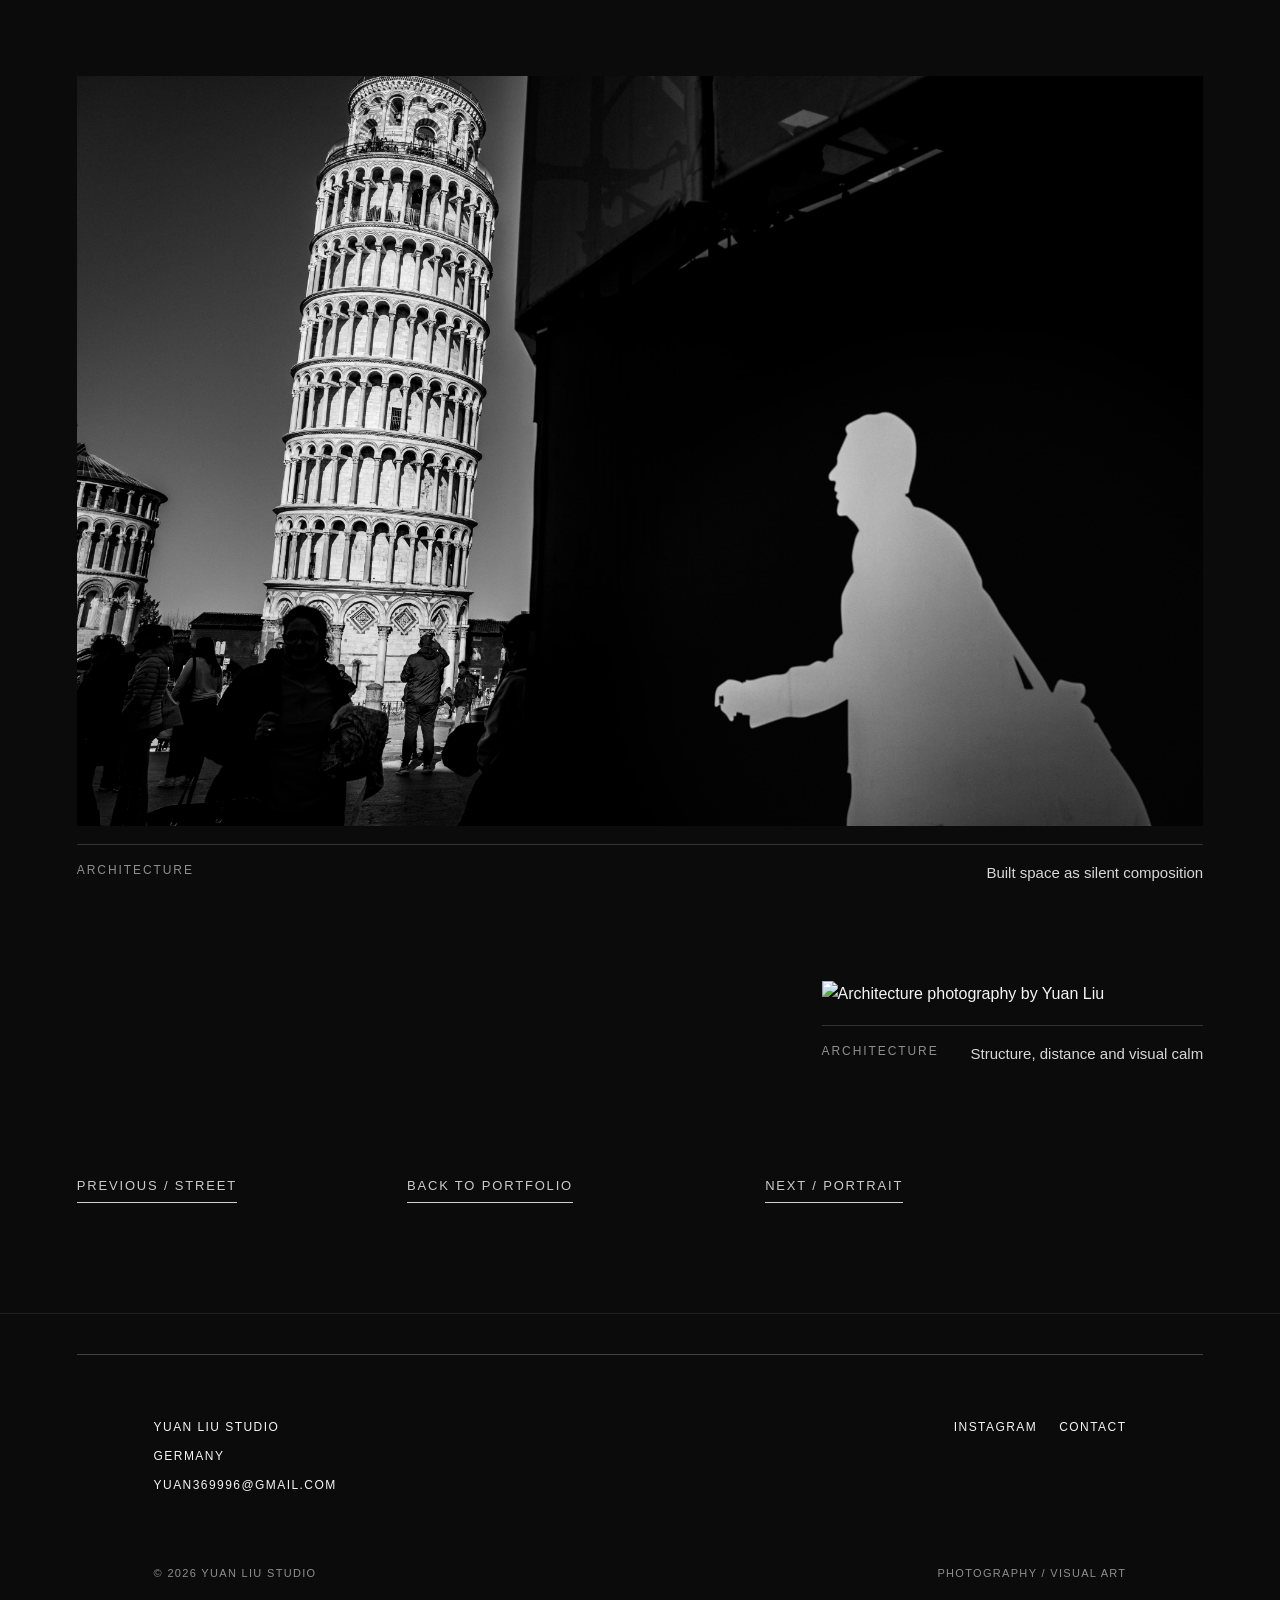
==== commit 37b87cc9: "Add exhibitions link to homepage navigation" ====
--- a/architecture.html
+++ b/architecture.html
@@ -16,11 +16,12 @@
     <div class="logo">
       <a href="index.html">Yuan Liu</a>
     </div>
-    <nav>
-      <a href="index.html#portfolio">Portfolio</a>
-      <a href="index.html#about">About</a>
-      <a href="index.html#contact">Contact</a>
-    </nav>
+   <nav>
+  <a href="#portfolio">Portfolio</a>
+  <a href="exhibitions.html">Exhibitions</a>
+  <a href="#about">About</a>
+  <a href="#contact">Contact</a>
+</nav>
   </header>
 
   <main>
@@ -122,7 +123,25 @@
   </main>
 
   <footer>
+   <footer class="site-footer">
+  <div class="footer-main">
+    <div class="footer-info">
+      <p>Yuan Liu Studio</p>
+      <p>Germany</p>
+      <a href="mailto:yuan369996@gmail.com">yuan369996@gmail.com</a>
+    </div>
+
+    <div class="footer-social">
+      <a href="https://www.instagram.com/yuanliustudio/" target="_blank" rel="noopener noreferrer">Instagram</a>
+      <a href="index.html#contact">Contact</a>
+    </div>
+  </div>
+
+  <div class="footer-bottom">
     <p>© 2026 Yuan Liu Studio</p>
+    <p>Photography / Visual Art</p>
+  </div>
+</footer>
   </footer>
 </body>
 </html>
--- a/style.css
+++ b/style.css
@@ -1303,3 +1303,385 @@
 .about-details div:has(span) strong {
   word-break: normal !important;
 }
+/* Final mobile polish */
+
+@media (max-width: 700px) {
+  body {
+    overflow-x: hidden !important;
+  }
+
+  .site-header {
+    position: sticky !important;
+    top: 0 !important;
+    height: auto !important;
+    padding: 18px 6vw !important;
+    flex-direction: row !important;
+    align-items: center !important;
+    justify-content: space-between !important;
+    gap: 16px !important;
+  }
+
+  .logo {
+    font-size: 14px !important;
+    letter-spacing: 0.13em !important;
+    white-space: nowrap !important;
+  }
+
+  nav {
+    gap: 14px !important;
+    flex-wrap: nowrap !important;
+  }
+
+  nav a {
+    font-size: 12px !important;
+  }
+
+  .hero {
+    grid-template-columns: 1fr !important;
+    padding: 92px 6vw 78px !important;
+    gap: 44px !important;
+    min-height: auto !important;
+  }
+
+  .eyebrow {
+    font-size: 11px !important;
+    letter-spacing: 0.15em !important;
+    margin-bottom: 18px !important;
+  }
+
+  .hero h1 {
+    font-size: clamp(44px, 15vw, 64px) !important;
+    line-height: 0.98 !important;
+    letter-spacing: -0.055em !important;
+    max-width: 100% !important;
+    margin-bottom: 28px !important;
+  }
+
+  .hero-text {
+    font-size: 16px !important;
+    line-height: 1.7 !important;
+    max-width: 100% !important;
+    margin-bottom: 32px !important;
+  }
+
+  .button {
+    font-size: 12px !important;
+    padding: 13px 18px !important;
+  }
+
+  .hero-visual {
+    max-width: 100% !important;
+    margin-top: 4px !important;
+  }
+
+  .hero-caption {
+    font-size: 10px !important;
+    line-height: 1.5 !important;
+    margin-top: 12px !important;
+  }
+
+  .hero-counter {
+    left: 12px !important;
+    bottom: 44px !important;
+    font-size: 10px !important;
+    padding: 8px 10px !important;
+  }
+
+  .hero-next {
+    right: 12px !important;
+    bottom: 44px !important;
+    font-size: 10px !important;
+    padding: 8px 11px !important;
+  }
+
+  .section {
+    padding: 78px 6vw !important;
+  }
+
+  .section-title {
+    margin-bottom: 38px !important;
+  }
+
+  .section-title p {
+    font-size: 11px !important;
+    letter-spacing: 0.16em !important;
+  }
+
+  h2 {
+    font-size: clamp(40px, 14vw, 58px) !important;
+    line-height: 1 !important;
+  }
+
+  .grid {
+    grid-template-columns: 1fr !important;
+    gap: 68px !important;
+  }
+
+  .portfolio-image {
+    width: 100% !important;
+    height: auto !important;
+  }
+
+  .card h3 {
+    font-size: 22px !important;
+    margin-bottom: 12px !important;
+  }
+
+  .card p {
+    font-size: 15px !important;
+    line-height: 1.7 !important;
+  }
+
+  .card-action {
+    font-size: 11px !important;
+    margin-top: 18px !important;
+  }
+
+  .about-layout {
+    grid-template-columns: 1fr !important;
+    gap: 52px !important;
+  }
+
+  .about-main p {
+    font-size: 18px !important;
+    line-height: 1.62 !important;
+    letter-spacing: -0.015em !important;
+    margin-bottom: 24px !important;
+  }
+
+  .about-details div {
+    padding: 20px 0 !important;
+  }
+
+  .about-details span {
+    font-size: 11px !important;
+  }
+
+  .about-details strong {
+    font-size: 15px !important;
+    line-height: 1.55 !important;
+  }
+
+  .contact p {
+    font-size: 17px !important;
+    line-height: 1.65 !important;
+  }
+
+  .contact-links {
+    margin-top: 32px !important;
+  }
+
+  .contact-link {
+    grid-template-columns: 1fr !important;
+    gap: 8px !important;
+    padding: 20px 0 !important;
+  }
+
+  .contact-link span {
+    font-size: 11px !important;
+  }
+
+  .contact-link strong {
+    font-size: 17px !important;
+    word-break: break-word !important;
+  }
+
+  .project-hero {
+    padding: 116px 6vw 56px !important;
+  }
+
+  .project-hero h1 {
+    font-size: clamp(52px, 17vw, 82px) !important;
+  }
+
+  .project-hero p {
+    font-size: 16px !important;
+    line-height: 1.7 !important;
+  }
+
+  .project-gallery {
+    padding: 0 6vw 82px !important;
+  }
+
+  .project-gallery-series {
+    gap: 70px !important;
+  }
+
+  .project-image-block figcaption {
+    flex-direction: column !important;
+    gap: 8px !important;
+    margin-top: 14px !important;
+  }
+
+  .project-image-block figcaption span {
+    font-size: 11px !important;
+  }
+
+  .project-image-block figcaption strong {
+    text-align: left !important;
+    font-size: 14px !important;
+  }
+
+  .project-nav {
+    padding: 0 6vw 82px !important;
+  }
+
+  .project-nav-grid {
+    grid-template-columns: 1fr !important;
+    gap: 22px !important;
+  }
+
+  .project-nav-grid a {
+    justify-self: start !important;
+    font-size: 12px !important;
+    white-space: normal !important;
+  }
+
+  footer {
+    padding: 34px 6vw !important;
+    font-size: 13px !important;
+  }
+}
+/* Refined footer contact section */
+
+.site-footer {
+  padding: 64px 6vw 36px !important;
+  border-top: 1px solid rgba(255, 255, 255, 0.22) !important;
+  background: #0b0b0b !important;
+}
+
+.footer-main {
+  display: flex !important;
+  justify-content: space-between !important;
+  align-items: flex-start !important;
+  gap: 48px !important;
+  margin-bottom: 72px !important;
+}
+
+.footer-info {
+  display: flex !important;
+  flex-direction: column !important;
+  gap: 12px !important;
+}
+
+.footer-info p,
+.footer-info a,
+.footer-social a,
+.footer-bottom p {
+  font-size: 12px !important;
+  line-height: 1.4 !important;
+  letter-spacing: 0.12em !important;
+  text-transform: uppercase !important;
+  color: #f5f5f5 !important;
+  text-decoration: none !important;
+}
+
+.footer-info a,
+.footer-social a {
+  width: fit-content !important;
+}
+
+.footer-info a:hover,
+.footer-social a:hover {
+  opacity: 0.65 !important;
+}
+
+.footer-social {
+  display: flex !important;
+  gap: 22px !important;
+  align-items: center !important;
+  justify-content: flex-end !important;
+  flex-wrap: wrap !important;
+}
+
+.footer-bottom {
+  display: flex !important;
+  justify-content: space-between !important;
+  gap: 32px !important;
+  color: #8f8f8f !important;
+}
+
+.footer-bottom p {
+  color: #8f8f8f !important;
+  font-size: 11px !important;
+}
+
+@media (max-width: 700px) {
+  .site-footer {
+    padding: 48px 6vw 32px !important;
+  }
+
+  .footer-main {
+    flex-direction: column !important;
+    gap: 36px !important;
+    margin-bottom: 56px !important;
+  }
+
+  .footer-social {
+    justify-content: flex-start !important;
+    gap: 18px !important;
+  }
+
+  .footer-bottom {
+    flex-direction: column !important;
+    gap: 10px !important;
+  }
+}
+/* Exhibitions page */
+
+.exhibitions-hero {
+  max-width: 980px !important;
+}
+
+.exhibitions-list {
+  padding-top: 0 !important;
+  max-width: 1160px !important;
+}
+
+.exhibition-item {
+  display: grid !important;
+  grid-template-columns: 180px 1fr !important;
+  gap: 48px !important;
+  padding: 42px 0 !important;
+  border-top: 1px solid rgba(255, 255, 255, 0.18) !important;
+}
+
+.exhibition-item:last-child {
+  border-bottom: 1px solid rgba(255, 255, 255, 0.18) !important;
+}
+
+.exhibition-year {
+  color: #8f8f8f !important;
+  font-size: 13px !important;
+  letter-spacing: 0.16em !important;
+  text-transform: uppercase !important;
+}
+
+.exhibition-item h2 {
+  font-size: clamp(28px, 3.4vw, 48px) !important;
+  line-height: 1.05 !important;
+  letter-spacing: -0.04em !important;
+  margin-bottom: 12px !important;
+}
+
+.exhibition-item p {
+  color: #b8b8b8 !important;
+  font-size: 18px !important;
+  line-height: 1.6 !important;
+}
+
+@media (max-width: 700px) {
+  .exhibition-item {
+    grid-template-columns: 1fr !important;
+    gap: 14px !important;
+    padding: 34px 0 !important;
+  }
+
+  .exhibition-item h2 {
+    font-size: 30px !important;
+  }
+
+  .exhibition-item p {
+    font-size: 16px !important;
+  }
+}
